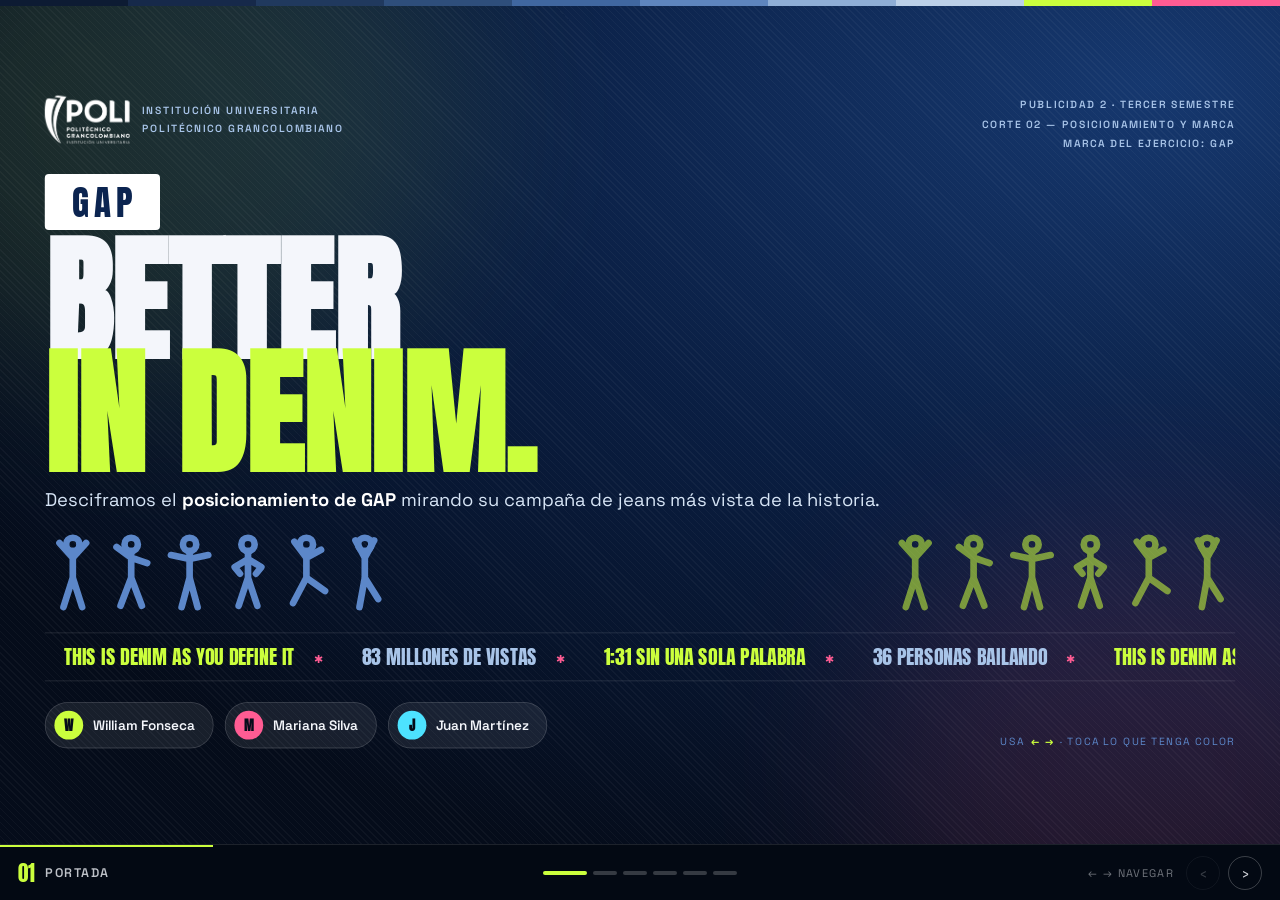
==== index.html @ 503edcf4 "Videos propios en la lamina 3, analisis a fondo y sexto beneficio Los dos videos ahora viven en asse" ====
<!DOCTYPE html>
<html lang="es">
<head>
<meta charset="UTF-8">
<meta name="viewport" content="width=device-width, initial-scale=1">
<title>GAP · Better in Denim — Posicionamiento | Publicidad 2</title>
<link rel="stylesheet" href="css/style.css">
</head>
<body>

<svg width="0" height="0" style="position:absolute" aria-hidden="true"><defs>
<symbol id="i-needle" viewBox="0 0 24 24"><path d="M3 21l6-6M20 4l-9 9M20 4l-3 8-5 1 1-5 8-3zM6 18a2 2 0 100-4 2 2 0 000 4z"/></symbol>
<symbol id="i-scissors" viewBox="0 0 24 24"><circle cx="6" cy="6" r="3"/><circle cx="6" cy="18" r="3"/><path d="M20 4L8.1 15.9M14.5 14.5L20 20M8.1 8.1L12 12"/></symbol>
<symbol id="i-fabric" viewBox="0 0 24 24"><path d="M3 6h18v12H3zM3 10h18M3 14h18M7 6v12M11 6v12M15 6v12M19 6v12"/></symbol>
<symbol id="i-ruler" viewBox="0 0 24 24"><path d="M2 14L14 2l8 8L10 22z"/><path d="M6 10l2 2M9 7l2 2M12 4l2 2"/></symbol>
<symbol id="i-weight" viewBox="0 0 24 24"><path d="M12 3a3 3 0 100 6 3 3 0 000-6zM6 9h12l2 12H4z"/></symbol>
<symbol id="i-stretch" viewBox="0 0 24 24"><path d="M2 12h20M2 12l4-4M2 12l4 4M22 12l-4-4M22 12l-4 4M12 4v16"/></symbol>
<symbol id="i-drop" viewBox="0 0 24 24"><path d="M12 2s6 7 6 11a6 6 0 01-12 0c0-4 6-11 6-11z"/></symbol>
<symbol id="i-wash" viewBox="0 0 24 24"><circle cx="12" cy="12" r="9"/><path d="M3 13c2-2 4-2 6 0s4 2 6 0 4-2 6 0"/></symbol>
<symbol id="i-rivet" viewBox="0 0 24 24"><circle cx="12" cy="12" r="8"/><circle cx="12" cy="12" r="2.5"/><path d="M12 4v2M12 18v2M4 12h2M18 12h2"/></symbol>
<symbol id="i-shrink" viewBox="0 0 24 24"><path d="M9 3v6H3M15 21v-6h6M3 21l6-6M21 3l-6 6"/></symbol>
<symbol id="i-palette" viewBox="0 0 24 24"><path d="M12 3a9 9 0 000 18c1 0 2-1 2-2s-1-1-1-2 1-2 2-2h2a5 5 0 005-5c0-4-4-7-10-7z"/><circle cx="7.5" cy="11" r="1"/><circle cx="10.5" cy="7.5" r="1"/><circle cx="15" cy="8.5" r="1"/></symbol>
<symbol id="i-layers" viewBox="0 0 24 24"><path d="M12 3l9 5-9 5-9-5zM3 13l9 5 9-5M3 17l9 5 9-5"/></symbol>
<symbol id="i-body" viewBox="0 0 24 24"><circle cx="12" cy="5" r="3"/><path d="M12 8v8M7 11l5-2 5 2M9 22l3-6 3 6"/></symbol>
<symbol id="i-group" viewBox="0 0 24 24"><circle cx="8" cy="8" r="3"/><circle cx="17" cy="9" r="2.5"/><path d="M2 20c0-3.3 2.7-6 6-6s6 2.7 6 6M15 14c3 0 5 2 5 5"/></symbol>
<symbol id="i-heart" viewBox="0 0 24 24"><path d="M12 20s-8-5-8-10a4.5 4.5 0 018-2.8A4.5 4.5 0 0120 10c0 5-8 10-8 10z"/></symbol>
<symbol id="i-star" viewBox="0 0 24 24"><path d="M12 3l2.8 5.8 6.2.9-4.5 4.4 1 6.3-5.5-3-5.5 3 1-6.3L3 9.7l6.2-.9z"/></symbol>
<symbol id="i-spark" viewBox="0 0 24 24"><path d="M12 2l2 7 7 2-7 2-2 7-2-7-7-2 7-2zM19 3l.7 2.3L22 6l-2.3.7L19 9l-.7-2.3L16 6l2.3-.7z"/></symbol>
<symbol id="i-globe" viewBox="0 0 24 24"><circle cx="12" cy="12" r="9"/><path d="M3 12h18M12 3c3 3.5 3 14.5 0 18M12 3C9 6.5 9 17.5 12 21"/></symbol>
<symbol id="i-music" viewBox="0 0 24 24"><path d="M9 18V5l11-2v13"/><circle cx="6" cy="18" r="3"/><circle cx="17" cy="16" r="3"/></symbol>
<symbol id="i-play" viewBox="0 0 24 24"><path d="M6 4l14 8-14 8z"/></symbol>
<symbol id="i-cam" viewBox="0 0 24 24"><path d="M2 7h12v10H2zM14 11l8-4v10l-8-4z"/></symbol>
<symbol id="i-eye" viewBox="0 0 24 24"><path d="M2 12s3.5-6 10-6 10 6 10 6-3.5 6-10 6-10-6-10-6z"/><circle cx="12" cy="12" r="2.5"/></symbol>
<symbol id="i-bolt" viewBox="0 0 24 24"><path d="M13 2L4 14h7l-1 8 9-12h-7z"/></symbol>
<symbol id="i-shield" viewBox="0 0 24 24"><path d="M12 2l8 3v6c0 5-3.5 9-8 11-4.5-2-8-6-8-11V5z"/></symbol>
<symbol id="i-bridge" viewBox="0 0 24 24"><path d="M2 16h20M4 16V9M20 16V9M2 11c4-4 16-4 20 0M9 16v-3.5M15 16v-3.5"/></symbol>
<symbol id="i-hand" viewBox="0 0 24 24"><path d="M8 11V4.5a1.5 1.5 0 013 0V11M11 11V3.5a1.5 1.5 0 013 0V11M14 11V5.5a1.5 1.5 0 013 0V13c0 5-3 8-6.5 8S5 18 5 14v-3a1.5 1.5 0 013 0"/></symbol>
<symbol id="i-clock" viewBox="0 0 24 24"><circle cx="12" cy="12" r="9"/><path d="M12 7v5l3.5 2"/></symbol>
<symbol id="i-tag" viewBox="0 0 24 24"><path d="M3 3h8l10 10-8 8L3 11z"/><circle cx="7.5" cy="7.5" r="1.5"/></symbol>
<symbol id="i-check" viewBox="0 0 24 24"><path d="M4 12.5l5.5 5.5L20 6"/></symbol>
<symbol id="i-arrow" viewBox="0 0 24 24"><path d="M4 12h16M14 6l6 6-6 6"/></symbol>
<symbol id="i-flame" viewBox="0 0 24 24"><path d="M12 2c4 5 7 7 7 11a7 7 0 01-14 0c0-2 1-3 2-4 .5 1.5 1.5 2 2.5 2C8 8 10 5 12 2z"/></symbol>
<symbol id="i-mirror" viewBox="0 0 24 24"><path d="M12 2v20M8 6L4 12l4 6M16 6l4 6-4 6"/></symbol>
<symbol id="i-bulb" viewBox="0 0 24 24"><path d="M9 21h6M10 18h4M12 3a6 6 0 00-3.5 10.8V18h7v-4.2A6 6 0 0012 3z"/></symbol>
<symbol id="i-puzzle" viewBox="0 0 24 24"><path d="M10 3h4v3a2 2 0 104 0V9h3v4h-3a2 2 0 100 4h3v4h-4v-3a2 2 0 10-4 0v3H6v-4h3a2 2 0 100-4H6V6h4z"/></symbol>
<symbol id="i-crown" viewBox="0 0 24 24"><path d="M3 18h18M4 18L3 7l5 4 4-7 4 7 5-4-1 11"/></symbol>
<symbol id="i-hands" viewBox="0 0 24 24"><path d="M2 12l5-3 5 4 5-4 5 3M7 9v7M17 9v7M12 13v7"/></symbol>
<symbol id="i-sun" viewBox="0 0 24 24"><circle cx="12" cy="12" r="4.5"/><path d="M12 2v2M12 20v2M4.2 4.2l1.4 1.4M18.4 18.4l1.4 1.4M2 12h2M20 12h2M4.2 19.8l1.4-1.4M18.4 5.6l1.4-1.4"/></symbol>
<symbol id="i-map" viewBox="0 0 24 24"><path d="M9 3L3 5v16l6-2 6 2 6-2V3l-6 2z"/><path d="M9 3v16M15 5v16"/></symbol>
<symbol id="i-key" viewBox="0 0 24 24"><circle cx="8" cy="8" r="5"/><path d="M11.5 11.5L21 21M17 17l2-2M14 14l2-2"/></symbol>
<symbol id="i-chat" viewBox="0 0 24 24"><path d="M21 12a8 8 0 01-8 8H7l-4 3 1-5a8 8 0 1117-6z"/></symbol>
<symbol id="i-gauge" viewBox="0 0 24 24"><path d="M4 18a9 9 0 1116 0"/><path d="M12 18l4-6"/><circle cx="12" cy="18" r="1.5"/></symbol>
<symbol id="i-atom" viewBox="0 0 24 24"><circle cx="12" cy="12" r="2.2"/><ellipse cx="12" cy="12" rx="10" ry="4.2"/><ellipse cx="12" cy="12" rx="10" ry="4.2" transform="rotate(60 12 12)"/><ellipse cx="12" cy="12" rx="10" ry="4.2" transform="rotate(120 12 12)"/></symbol>
</defs></svg>

<div class="app">
<div class="viewport">
<main class="deck" id="deck">


<!-- ═══ 01 · PORTADA ═══ -->
<section class="slide bg-b cov tw" data-title="Portada">
  <div class="strip"></div><div class="blob l"></div><div class="blob p"></div>
  <div class="inner">
    <div class="cov-top rv">
      <div class="inst"><img src="assets/img/politecnico-w.png" alt="Politécnico Grancolombiano">
        <div>Institución Universitaria<br>Politécnico Grancolombiano</div></div>
      <div class="crs">Publicidad 2 · Tercer semestre<br>Corte 02 — Posicionamiento y marca<br>Marca del ejercicio: GAP</div>
    </div>
    <div class="rv">
      <div class="gapbox">GAP</div>
      <h1>BETTER<br><span class="l2">IN DENIM.</span></h1>
      <p class="tag">Desciframos el <b>posicionamiento de GAP</b> mirando su campaña de jeans más vista de la historia.</p>
    </div>
    <div class="rv" style="display:flex;justify-content:space-between;align-items:flex-end">
      <div class="dancers" style="color:var(--denim2)" data-dancers></div>
      <div class="dancers" style="color:var(--lime);opacity:.55" data-dancers></div>
    </div>
    <div class="mq rv" data-mq><div class="run">
      <span class="a">THIS IS DENIM AS YOU DEFINE IT</span><span>83 MILLONES DE VISTAS</span><span class="a">1:31 SIN UNA SOLA PALABRA</span><span>36 PERSONAS BAILANDO</span>
    </div></div>
    <div class="cov-bot rv">
      <div class="team">
        <div class="who"><span class="av" style="background:var(--lime)">W</span><span>William Fonseca</span></div>
        <div class="who"><span class="av" style="background:var(--pink)">M</span><span>Mariana Silva</span></div>
        <div class="who"><span class="av" style="background:var(--cyan)">J</span><span>Juan Martínez</span></div>
      </div>
      <div class="hint">Usa <b>← →</b> · toca lo que tenga color</div>
    </div>
  </div>
</section>


<!-- === 02 · LA MARCA === -->
<section class="slide bg-a tw" data-title="La marca">
  <div class="strip"></div><div class="blob l"></div><div class="blob p"></div>
  <div class="inner">
    <div class="rv">
      <span class="kicker"><span class="dot">01</span> La marca</span>
      <h2 class="big" style="font-size:70px;margin:10px 0 0">&iquest;Qu&eacute; es <span class="hl">GAP</span>?</h2>
    </div>

    <div class="grid4 rv" style="margin-top:18px">
      <div class="card">
        <h4><svg class="ic"><use href="#i-tag"/></svg> Qu&eacute; vende</h4>
        <p style="font-size:21px"><b>Ropa b&aacute;sica de todos los d&iacute;as.</b> Sobre todo <b>jeans</b>.</p>
        <p class="xs" style="margin-top:9px">Camisetas, pantalones y prendas sencillas a precio medio.</p>
      </div>
      <div class="card">
        <h4><svg class="ic"><use href="#i-map"/></svg> De d&oacute;nde viene</h4>
        <p style="font-size:21px"><b>1969, San Francisco.</b> Don Fisher no encontraba jeans de su talla y abri&oacute; una tienda para resolverlo.</p>
      </div>
      <div class="card">
        <h4><svg class="ic"><use href="#i-chat"/></svg> Qu&eacute; significa su nombre</h4>
        <p style="font-size:21px"><b>&laquo;The Gap&raquo;</b> viene de <b>&laquo;generation gap&raquo;</b>: la brecha entre padres e hijos.</p>
        <p class="xs" style="margin-top:9px">Hoy su prop&oacute;sito es, textual, <b>&laquo;cerrar brechas&raquo;</b>.</p>
      </div>
      <div class="card">
        <h4><svg class="ic"><use href="#i-flame"/></svg> Con qui&eacute;n compite</h4>
        <div style="display:flex;gap:8px;flex-wrap:wrap;margin-top:2px">
          <span class="minichip">Levi&#39;s</span><span class="minichip">American Eagle</span>
          <span class="minichip">Zara</span><span class="minichip">H&amp;M</span><span class="minichip">Uniqlo</span>
        </div>
        <p class="xs" style="margin-top:11px">Su terreno de pelea es el <b>jean</b>: pas&oacute; del puesto 8 al <b>6</b> en Estados Unidos.</p>
      </div>
    </div>

    <div class="rv" style="margin-top:18px">
      <div class="lbl" style="margin:0 0 10px">La misma idea, repetida durante 56 a&ntilde;os</div>
      <div class="tline">
        <div class="tnode"><div class="yr">1969</div><div class="pt"></div>
          <b>Abre la primera tienda</b><i>Jeans, discos y casetes. Ropa y m&uacute;sica desde el d&iacute;a uno.</i></div>
        <div class="tnode"><div class="yr">1988</div><div class="pt"></div>
          <b>&laquo;Individuals of Style&raquo;</b><i>Famosos con ropa corriente, cada uno a su manera.</i></div>
        <div class="tnode"><div class="yr">1998</div><div class="pt"></div>
          <b>&laquo;Khakis Swing&raquo;</b><i>Aprende a vender bailando. Revivi&oacute; el swing en EE.UU.</i></div>
        <div class="tnode"><div class="yr">2003</div><div class="pt"></div>
          <b>Madonna y Missy Elliott</b><i>Dos generaciones bailando en el mismo comercial.</i></div>
        <div class="tnode"><div class="yr">2025</div><div class="pt"></div>
          <b>&laquo;Better in Denim&raquo;</b><i>La f&oacute;rmula de 1998, con la generaci&oacute;n de hoy.</i></div>
      </div>
    </div>

    <div class="versus rv" style="margin-top:18px">
      <div class="sd"><div class="h" style="color:var(--pink)">Lo que vende la categor&iacute;a</div>
        <p>Casi todas las marcas de jeans venden <b>sexo, rebeld&iacute;a o estatus</b>.</p></div>
      <div class="vs">VS</div>
      <div class="sd"><div class="h" style="color:var(--lime)">Lo que vende GAP</div>
        <p><b>Movimiento, pertenencia y precio justo.</b> La misma prenda para todos, puesta distinto por cada uno.</p></div>
    </div>
  </div>
</section>


<!-- === 03 · LOS DOS VIDEOS === -->
<section class="slide bg-d tw" data-title="Los dos videos">
  <div class="strip"></div><div class="blob l"></div><div class="blob p"></div>
  <div class="inner">
    <div class="rv">
      <span class="kicker"><span class="dot">02</span> Los dos videos</span>
      <h2 class="big" style="font-size:44px;margin:7px 0 4px">De <span class="hl">2003</span> a <span class="hl">2025</span>: la misma idea</h2>
      <p class="sub" style="font-size:17.5px;max-width:none">Kelis dijo que su canci&oacute;n hablaba de <b>lo que hace que una mujer se distinga de las dem&aacute;s</b>. Veintid&oacute;s a&ntilde;os despu&eacute;s, GAP la usa para decir lo mismo, pero en plural.</p>
    </div>

    <div class="eras rv">

      <!-- ── 2003 ── -->
      <article class="era e-pink">
        <header class="era-hd"><span class="yr">2003</span>
          <div><b>La canci&oacute;n original</b><i>&laquo;Milkshake&raquo; &middot; Kelis</i></div></header>

        <div class="vrow">
          <div class="vp vp-p">
            <video preload="metadata" playsinline poster="assets/img/poster-2003.jpg">
              <source src="assets/video/2003.mp4" type="video/mp4"></video>
            <button class="pbtn" type="button" aria-label="Reproducir Milkshake"><svg class="ic"><use href="#i-play"/></svg></button>
          </div>
          <dl class="vmeta">
            <div><dt>Estreno</dt><dd>25 de agosto de 2003</dd></div>
            <div><dt>Dura</dt><dd>3:14</dd></div>
            <div><dt>Dirigi&oacute;</dt><dd>Jake Nava</dd></div>
            <div><dt>Escenario</dt><dd>Un <i>diner</i>, &laquo;Tasty&rsquo;s Yard&raquo;</dd></div>
            <div><dt>Logr&oacute;</dt><dd>N&ordm; 3 en Billboard</dd></div>
          </dl>
        </div>

        <div class="crew"><span class="crl">Qui&eacute;nes la hicieron</span>
          <div class="mem m2">
            <div><span class="av" style="background:#E8A0B4">K</span><div><b>Kelis</b><i>Canta · 24 a&ntilde;os</i></div></div>
            <div><span class="av" style="background:#D98CA6">P</span><div><b>Pharrell W.</b><i>Produce</i></div></div>
            <div><span class="av" style="background:#E8A0B4">C</span><div><b>Chad Hugo</b><i>Produce</i></div></div>
            <div><span class="av" style="background:#D98CA6">N</span><div><b>Nas</b><i>Sale de cocinero</i></div></div>
          </div>
        </div>

        <div class="msg"><span class="ml">El mensaje</span>
          <p>&laquo;Lo m&iacute;o hace que todos volteen &mdash; y si quieres, te ense&ntilde;o.&raquo; <b>Nunca fue sobre una malteada</b>: es sobre lo que una tiene y nadie m&aacute;s.</p></div>

        <button class="more" type="button" data-modal="m-v03">Ver el an&aacute;lisis completo del video <svg class="ic"><use href="#i-arrow"/></svg></button>
      </article>

      <!-- ── 2025 ── -->
      <article class="era e-lime">
        <header class="era-hd"><span class="yr">2025</span>
          <div><b>El anuncio de GAP</b><i>&laquo;Better in Denim&raquo; &middot; KATSEYE</i></div></header>

        <div class="vrow">
          <div class="vp vp-l">
            <video preload="metadata" playsinline poster="assets/img/poster-2025.jpg">
              <source src="assets/video/2025.mp4" type="video/mp4"></video>
            <button class="pbtn" type="button" aria-label="Reproducir Better in Denim"><svg class="ic"><use href="#i-play"/></svg></button>
          </div>
          <dl class="vmeta">
            <div><dt>Estreno</dt><dd>19 de agosto de 2025</dd></div>
            <div><dt>Dura</dt><dd>1:31</dd></div>
            <div><dt>Dirigi&oacute;</dt><dd>Bethany Vargas</dd></div>
            <div><dt>Coreograf&iacute;a</dt><dd>Robbie Blue</dd></div>
            <div><dt>Logr&oacute;</dt><dd>400 millones de vistas en 3 d&iacute;as</dd></div>
          </dl>
        </div>

        <div class="crew"><span class="crl">Qui&eacute;nes bailan · KATSEYE + 30 bailarines</span>
          <div class="mem m3">
            <div><span class="av" style="background:#D9B08C">M</span><div><b>Manon</b><i>Suiza, Italia y Ghana</i></div></div>
            <div><span class="av" style="background:#C98A6B">L</span><div><b>Lara</b><i>EE.&nbsp;UU. e India</i></div></div>
            <div><span class="av" style="background:#E0B98F">D</span><div><b>Daniela</b><i>Venezuela y Cuba</i></div></div>
            <div><span class="av" style="background:#DCA97A">S</span><div><b>Sophia</b><i>Filipinas</i></div></div>
            <div><span class="av" style="background:#E8C9A0">Mg</span><div><b>Megan</b><i>Haw&aacute;i y Singapur</i></div></div>
            <div><span class="av" style="background:#F0D6B4">Y</span><div><b>Yoonchae</b><i>Corea del Sur</i></div></div>
          </div>
        </div>

        <div class="msg"><span class="ml">El mensaje</span>
          <p>&laquo;El jean no te define: <b>t&uacute; lo defines</b>.&raquo; Nadie es protagonista: las 36 bailan lo mismo y cada quien lo lleva distinto.</p></div>

        <button class="more" type="button" data-modal="m-v25">Ver el an&aacute;lisis completo del video <svg class="ic"><use href="#i-arrow"/></svg></button>
      </article>
    </div>

    <div class="ctx rv">
      <span class="ic-box"><svg class="ic"><use href="#i-bulb"/></svg></span>
      <div><b>Y por qu&eacute; apareci&oacute; justo entonces</b>
        <p>Veintisiete d&iacute;as antes, <b>American Eagle</b> lanz&oacute; &laquo;Sydney Sweeney tiene unos <i>great jeans</i>&raquo;, jugando con que en ingl&eacute;s <i>jeans</i> suena igual que <i>genes</i>. La actriz es rubia y de ojos azules, y a mucha gente el chiste le son&oacute; a <b>eugenesia</b>. GAP contest&oacute; sin nombrar a nadie: seis mujeres de seis or&iacute;genes bailando una canci&oacute;n de una artista negra. <b>Gap dijo que no era una respuesta; casi nadie le crey&oacute;.</b></p></div>
    </div>
  </div>
</section>


<!-- ═══ 04 · MATRIZ DE POSICIONAMIENTO ═══ -->
<section class="slide bg-b tw" data-title="Atributos · Beneficios · Creencias">
  <div class="strip"></div><div class="blob l"></div><div class="blob p"></div>
  <div class="inner">
    <div class="rv" style="display:flex;justify-content:space-between;align-items:flex-end;gap:24px">
      <div>
        <span class="kicker"><span class="dot">03</span> El posicionamiento</span>
        <h2 class="big" style="font-size:66px;margin:12px 0 0">Lo que <span class="hl">GAP</span> es, da y cree</h2>
      </div>
      <div class="warn"><svg class="ic"><use href="#i-hand"/></svg> Toca cualquiera para ver su justificación</div>
    </div>

    <div class="cols rv" style="margin-top:20px">

      <div class="col">
        <div class="col-hd g-fab"><span class="nm">1</span>
          <div><h3>Atributos</h3><div class="sb">Lo que el producto ES</div></div></div>
        <div class="el g-fab" data-e="tiro"><span class="ib"><svg class="ic"><use href="#i-ruler"/></svg></span><div><b>Jean de tiro bajo</b><i>Dónde queda la pretina respecto a la cadera.</i></div></div>
        <div class="el g-fab" data-e="denim"><span class="ib"><svg class="ic"><use href="#i-fabric"/></svg></span><div><b>Elaborado en denim</b><i>Algodón tejido en sarga y teñido con índigo.</i></div></div>
        <div class="el g-fab" data-e="colores"><span class="ib"><svg class="ic"><use href="#i-palette"/></svg></span><div><b>Colores fríos y sepias</b><i>Los lavados que salen de fábrica: diez esta temporada.</i></div></div>
        <div class="el g-fab" data-e="variedad"><span class="ib"><svg class="ic"><use href="#i-layers"/></svg></span><div><b>Variedad de prendas</b><i>Jean, falda, top, chaleco y caqui en todos los tiros.</i></div></div>
        <div class="el g-fab" data-e="flex"><span class="ib"><svg class="ic"><use href="#i-stretch"/></svg></span><div><b>Flexible y resistente</b><i>Estira cuando te mueves y vuelve a su forma.</i></div></div>
        <div class="el g-fab" data-e="calidad"><span class="ib"><svg class="ic"><use href="#i-check"/></svg></span><div><b>Materiales de calidad</b><i>Algodón de fibra larga e hilo ring-spun.</i></div></div>
      </div>

      <div class="col">
        <div class="col-hd g-tec"><span class="nm">2</span>
          <div><h3>Beneficios</h3><div class="sb">Lo que TÚ ganas</div></div></div>
        <div class="el g-tec" data-e="comodas"><span class="ib"><svg class="ic"><use href="#i-heart"/></svg></span><div><b>Prendas cómodas</b><i>Te olvidas de lo que llevas puesto.</i></div></div>
        <div class="el g-tec" data-e="combinan"><span class="ib"><svg class="ic"><use href="#i-palette"/></svg></span><div><b>Combinan con todo</b><i>Un solo azul te sirve con casi todo el clóset.</i></div></div>
        <div class="el g-tec" data-e="versa"><span class="ib"><svg class="ic"><use href="#i-puzzle"/></svg></span><div><b>Versatilidad</b><i>La misma prenda te sirve de día y de noche.</i></div></div>
        <div class="el g-tec" data-e="nostalgia"><span class="ib"><svg class="ic"><use href="#i-clock"/></svg></span><div><b>Nostalgia de los 2000</b><i>Volver a una época que reconoces y te gustaba.</i></div></div>
        <div class="el g-tec" data-e="energia"><span class="ib"><svg class="ic"><use href="#i-bolt"/></svg></span><div><b>Vitalidad y energía</b><i>Te la pones y te dan ganas de moverte.</i></div></div>
        <div class="el g-tec" data-e="durabilidad"><span class="ib"><svg class="ic"><use href="#i-shield"/></svg></span><div><b>Durabilidad</b><i>Compras una vez y te dura años.</i></div></div>
      </div>

      <div class="col">
        <div class="col-hd g-int"><span class="nm">3</span>
          <div><h3>Creencias y valores</h3><div class="sb">En lo que la marca CREE</div></div></div>
        <div class="el g-int" data-e="genera"><span class="ib"><svg class="ic"><use href="#i-bridge"/></svg></span><div><b>Uniendo generaciones</b><i>Una canción de 2003 para quienes nacieron después.</i></div></div>
        <div class="el g-int" data-e="culturas"><span class="ib"><svg class="ic"><use href="#i-globe"/></svg></span><div><b>Uniendo culturas</b><i>Seis orígenes distintos en una sola coreografía.</i></div></div>
        <div class="el g-int" data-e="losuyo"><span class="ib"><svg class="ic"><use href="#i-spark"/></svg></span><div><b>Cada quien tiene lo suyo</b><i>Nadie es protagonista: las 36 bailan lo mismo.</i></div></div>
        <div class="el g-int" data-e="indiv"><span class="ib"><svg class="ic"><use href="#i-body"/></svg></span><div><b>Individualidad</b><i>La marca celebra que no todos se vean igual.</i></div></div>
        <div class="el g-int" data-e="comolavistes"><span class="ib"><svg class="ic"><use href="#i-mirror"/></svg></span><div><b>No es la prenda: es cómo la vistes</b><i>El mismo jean dice cosas distintas según quién.</i></div></div>
        <div class="el g-int" data-e="lienzo"><span class="ib"><svg class="ic"><use href="#i-palette"/></svg></span><div><b>El jean como lienzo</b><i>Un soporte en blanco donde dibujas tu estilo.</i></div></div>
      </div>
    </div>
  </div>
</section>


<!-- ═══ 04 · FRASE DE POSICIONAMIENTO ═══ -->
<section class="slide bg-d quote tw" data-title="Frase de posicionamiento">
  <div class="strip"></div><div class="blob l"></div><div class="blob p"></div>
  <div class="inner">
    <div class="qrow">
      <div class="rv"><span class="kicker"><span class="dot">04</span> Frase de posicionamiento</span></div>

      <div class="poster rv" style="margin-top:22px">
        <span class="qmark a">&#8220;</span><span class="qmark b">&#8221;</span>
        <p class="qtext">
          <b>GAP</b> <span class="p">une generaciones y culturas</span>, apelando a <span class="c">la nostalgia</span>
          y enseñándote que <span class="p">lo importante no es lo que llevas puesto, sino cómo lo haces tuyo</span>.
          Por eso, sus prendas <span class="a">100% denim</span> están <span class="a">diseñadas para moverse contigo</span>,
          garantizando <span class="c">tu flexibilidad, total confianza en su resistencia y absoluta comodidad</span>.
          GAP no es solo ropa, <span class="p">es un lienzo donde dibujas tu estilo personal, tu individualidad
          y quién eres realmente</span>. Permítete experimentar con su <span class="a">variedad de cortes y colores</span>
          y <span class="c">crea tu propia identidad</span>. <b class="p">Cada quien es mejor cuando encuentra lo suyo.</b>
          <b class="sig">GAP, <span class="hl">Better in Denim.</span></b>
        </p>
      </div>

      <div class="qlegend rv" style="margin-top:20px">
        <span class="g-fab">Atributos</span><span class="g-tec">Beneficios</span>
        <span class="g-int">Creencias y valores</span>
      </div>
    </div>
  </div>
</section>


<!-- ═══ 05 · CIERRE ═══ -->
<section class="slide bg-d cov tw" data-title="Gracias">
  <div class="strip"></div><div class="blob l"></div><div class="blob p"></div>
  <div class="inner">
    <div class="cov-top rv">
      <div class="inst"><img src="assets/img/politecnico-w.png" alt="Politécnico Grancolombiano">
        <div>Institución Universitaria<br>Politécnico Grancolombiano</div></div>
      <div class="crs">Publicidad 2 · Tercer semestre<br>Corte 02 — Posicionamiento y marca</div>
    </div>
    <div class="rv" style="text-align:center">
      <div class="thanks">Gracias<span class="hl">.</span></div>
      <p class="tag" style="margin:24px auto 0">Marca del ejercicio: <b>GAP</b> · Campaña <b>«Better in Denim»</b></p>
      <div class="dancers" style="color:var(--lime);justify-content:center;margin-top:28px" data-dancers></div>
    </div>
    <div class="cov-bot rv">
      <div class="team">
        <div class="who"><span class="av" style="background:var(--lime)">W</span><span>William Fonseca</span></div>
        <div class="who"><span class="av" style="background:var(--pink)">M</span><span>Mariana Silva</span></div>
        <div class="who"><span class="av" style="background:var(--cyan)">J</span><span>Juan Martínez</span></div>
      </div>
      <div class="gapbox" style="font-size:30px;padding:9px 22px">GAP</div>
    </div>
  </div>
</section>

</main>
</div>

<footer class="nav">
  <div class="pl" id="pl"></div>
  <div class="nav-id"><span class="n" id="navNo">01</span><span class="t" id="navT">Portada</span></div>
  <div class="nav-dots" id="navDots"></div>
  <div class="nav-c"><span>← → navegar</span>
    <button id="bPrev" aria-label="Anterior">‹</button><button id="bNext" aria-label="Siguiente">›</button></div>
</footer>
</div>


<div class="mroot" id="mroot">
<div class="scrim" id="scrim"></div>

<!-- Modal dinámico de atributo -->
<div class="modal" id="m-v03"><div class="panel">
  <div class="mh"><div><h3>El video de <span class="hl">2003</span></h3><p>&laquo;Milkshake&raquo; &middot; Kelis &middot; dirigido por Jake Nava</p></div>
    <button class="xbtn">&#10005;</button></div>
  <div class="mb">
    <div class="ef-box"><div class="t g-int"><svg class="ic"><use href="#i-group"/></svg> Qui&eacute;n es Kelis</div>
      <p>Kelis Rogers, nacida en <b>Harlem, Nueva York</b>, en 1979. Su pap&aacute; era afroamericano, m&uacute;sico de jazz y pastor; su mam&aacute; es <b>china y puertorrique&ntilde;a</b>, dise&ntilde;adora de moda. Cuando sali&oacute; la canci&oacute;n ten&iacute;a 24 a&ntilde;os.</p>
      <p>Canta <b>R&amp;B</b> &mdash;de <i>rhythm and blues</i>, &laquo;ritmo y blues&raquo;&mdash;: el g&eacute;nero de la m&uacute;sica negra estadounidense del que salieron el soul y buena parte del pop de hoy. Se reconoce por la <b>voz muy melodiosa sobre un ritmo marcado</b>.</p></div>
    <div class="ef-box"><div class="t g-int"><svg class="ic"><use href="#i-cam"/></svg> Qui&eacute;n lo hizo</div>
      <p>Dirigi&oacute; <b>Jake Nava</b>, el mismo de &laquo;Crazy in Love&raquo; y &laquo;Single Ladies&raquo; de Beyonc&eacute;. La canci&oacute;n la escribieron y produjeron <b>The Neptunes</b>: Pharrell Williams y Chad Hugo, el d&uacute;o que son&oacute; en toda esa d&eacute;cada.</p></div>
    <div class="ef-box"><div class="t g-int"><svg class="ic"><use href="#i-eye"/></svg> Qu&eacute; pasa en pantalla</div>
      <p>Todo ocurre en un <i>diner</i> &mdash;una cafeter&iacute;a de carretera&mdash; llamado &laquo;Tasty&rsquo;s Yard&raquo;. Kelis baila entre las mesas, el rapero <b>Nas</b> aparece de cocinero repartiendo malteadas, y al final la m&aacute;quina se desborda y salpica a todo el mundo mientras el local <b>se va llenando de gente</b>.</p></div>
    <div class="ef-box"><div class="t g-int"><svg class="ic"><use href="#i-key"/></svg> Lo que dice por debajo</div>
      <p>La malteada es una met&aacute;fora de <b>lo que ella tiene y nadie m&aacute;s</b>. Pero la frase no se queda en presumir: <b>remata ofreci&eacute;ndole ense&ntilde;ar a la otra</b>. Psicol&oacute;gicamente es una afirmaci&oacute;n de valor propio <b>que no excluye a nadie</b>: orgullo con la puerta abierta.</p>
      <p>Por eso el local se llena en vez de vaciarse. Y por eso GAP pod&iacute;a usarla 22 a&ntilde;os despu&eacute;s sin cambiarle una letra: <b>ya dec&iacute;a lo que la marca quer&iacute;a decir</b>.</p></div>
    <div class="ef-box"><div class="t g-int"><svg class="ic"><use href="#i-star"/></svg> Qu&eacute; logr&oacute;</div>
      <p><b>N&ordm; 3 en el Billboard Hot 100</b>, el mayor &eacute;xito de Kelis. N&ordm; 1 en Irlanda y top 10 en ocho pa&iacute;ses m&aacute;s. Disco de oro en Estados Unidos.</p></div>
  </div>
  <div class="mf"><span>An&aacute;lisis de la pieza &middot; 2003</span><span>Esc para cerrar</span></div>
</div></div>

<div class="modal" id="m-v25"><div class="panel">
  <div class="mh"><div><h3>El video de <span class="hl">2025</span></h3><p>&laquo;Better in Denim&raquo; &middot; GAP con KATSEYE</p></div>
    <button class="xbtn">&#10005;</button></div>
  <div class="mb">
    <div class="ef-box"><div class="t g-fab"><svg class="ic"><use href="#i-cam"/></svg> Qui&eacute;n lo hizo</div>
      <p>Dirigi&oacute; <b>Bethany Vargas</b>, con fotograf&iacute;a de <b>Bjorn Iooss</b> y coreograf&iacute;a de <b>Robbie Blue</b>, conocido por montar n&uacute;meros en el escenario de los Grammy. Gap lo contrat&oacute; <b>meses antes</b> de rodar, porque quer&iacute;a que la pieza fuera, ante todo, baile.</p></div>
    <div class="ef-box"><div class="t g-fab"><svg class="ic"><use href="#i-group"/></svg> Por qu&eacute; bailan as&iacute;</div>
      <p>Robbie Blue mezcl&oacute; <b>tres estilos de baile distintos</b> en una sola coreograf&iacute;a, y escogi&oacute; a prop&oacute;sito bailarines de or&iacute;genes diferentes. No entran todos de una: <b>entran por capas</b>, empiezan pocos y se van sumando. Esa es la met&aacute;fora de juntarse.</p>
      <p>En un momento se ordenan en <b>c&iacute;rculo</b>, que es la figura de la comunidad: nadie queda adelante ni atr&aacute;s. Y <b>nadie es el protagonista</b>: las seis de KATSEYE bailan exactamente lo mismo que las otras treinta.</p></div>
    <div class="ef-box"><div class="t g-fab"><svg class="ic"><use href="#i-hands"/></svg> Qui&eacute;nes aparecen</div>
      <p><b>36 personas</b>: las seis de KATSEYE m&aacute;s <b>30 bailarines</b>, de cuerpos, edades y or&iacute;genes distintos. Lo &uacute;nico que comparten en pantalla es el denim.</p></div>
    <div class="ef-box"><div class="t g-fab"><svg class="ic"><use href="#i-mirror"/></svg> El escenario</div>
      <p>Un <b>cubo blanco vac&iacute;o</b>, sin muebles ni decorado. Al no haber nada alrededor, <b>lo &uacute;nico que distingue a una persona de otra es lo que lleva puesto y c&oacute;mo se mueve</b>. La marca no lo explica: lo pone en escena.</p></div>
    <div class="ef-box"><div class="t g-fab"><svg class="ic"><use href="#i-flame"/></svg> Qu&eacute; logr&oacute;</div>
      <p><b>400 millones de reproducciones en tres d&iacute;as.</b> La coreograf&iacute;a se volvi&oacute; un reto que la gente copi&oacute; en redes, y la acci&oacute;n de Gap subi&oacute; m&aacute;s del 9 %.</p></div>
  </div>
  <div class="mf"><span>An&aacute;lisis de la pieza &middot; 2025</span><span>Esc para cerrar</span></div>
</div></div>

<div class="modal" id="m-el"><div class="panel">
  <div class="mh"><div><h3 id="elKicker">Elemento</h3><p>Su lugar en el posicionamiento y por qué</p></div>
    <button class="xbtn">✕</button></div>
  <div class="mb" id="elBody"></div>
  <div class="mf"><span>Posicionamiento · GAP</span><span>Esc para cerrar</span></div>
</div></div>

</div>

<script src="js/app.js"></script>
</body>
</html>
---- css/style.css ----
/* ═══════════════════════════════════════════════════════════════
   GAP × BETTER IN DENIM · Publicidad 2 · Politécnico Grancolombiano
   Azules de GAP + sistema web propio con acentos Y2K.
   Anton (titulares) + Space Grotesk (texto). Todo a tamaño grande.
   ═══════════════════════════════════════════════════════════════ */

@import url('https://fonts.googleapis.com/css2?family=Anton&family=Space+Grotesk:wght@300;400;500;600;700&display=swap');

:root{
  --ink:#050C1A; --navy:#0B2450; --denim:#2F5A9E; --denim2:#5C87C9;
  --wash:#A8C4E8; --wash2:#D6E4F5; --paper:#F4F6FB;
  --lime:#CBFF3D; --pink:#FF5C93; --thread:#FF9A2E; --cyan:#4DE2FF;
  --ff-d:'Anton',Impact,'Arial Black',sans-serif;
  --ff:'Space Grotesk',-apple-system,'Segoe UI',system-ui,sans-serif;
  --k:1; --W:1600px; --H:900px; --navh:56px; --bar:2.048s;
}

*,*::before,*::after{box-sizing:border-box}
body{margin:0;font-family:var(--ff);background:var(--ink);color:var(--paper);
  -webkit-font-smoothing:antialiased;overflow:hidden}
img{max-width:100%;display:block}
h1,h2,h3,h4,p,ul,ol{margin:0}
ul{list-style:none;padding:0}
button{font-family:inherit;cursor:pointer}
a{color:inherit}
svg{display:block}

/* ══ Estructura ═══════════════════════════════════════════ */
.app{height:100vh;display:flex;flex-direction:column}
.viewport{flex:1;min-height:0;position:relative;overflow:hidden}
.deck{height:100%;overflow-y:scroll;overflow-x:hidden;scroll-snap-type:y mandatory}
.deck::-webkit-scrollbar{width:0}
.slide{position:relative;scroll-snap-align:start;scroll-snap-stop:always;height:100%;width:100%;
  overflow:hidden;display:flex;align-items:center;justify-content:center}
.slide > .inner{position:relative;z-index:3;flex:none;width:var(--W);height:var(--H);
  padding:42px 56px;display:flex;flex-direction:column;justify-content:center;
  transform:scale(var(--k));transform-origin:center center}

.bg-a{background:radial-gradient(120% 90% at 10% 0%,#14336B 0%,#0B2450 45%,#061224 100%)}
.bg-b{background:radial-gradient(110% 100% at 90% 10%,#16386F 0%,#0A1E42 50%,#050C1A 100%)}
.bg-c{background:linear-gradient(160deg,#F4F6FB 0%,#DDE6F5 100%);color:var(--ink)}
.bg-d{background:radial-gradient(120% 90% at 50% 120%,#1B4380 0%,#0B2450 55%,#050C1A 100%)}

.tw::before{content:'';position:absolute;inset:0;z-index:0;pointer-events:none;
  background-image:repeating-linear-gradient(45deg,rgba(255,255,255,.035) 0 1px,transparent 1px 5px)}
.bg-c.tw::before{background-image:repeating-linear-gradient(45deg,rgba(11,36,80,.05) 0 1px,transparent 1px 5px)}
.blob{position:absolute;z-index:0;pointer-events:none;border-radius:50%;filter:blur(90px)}
.blob.l{width:620px;height:520px;background:var(--lime);opacity:.10;left:-150px;top:-140px}
.blob.p{width:560px;height:480px;background:var(--pink);opacity:.12;right:-140px;bottom:-160px}
.bg-c .blob.l{opacity:.22}.bg-c .blob.p{opacity:.14}
.strip{position:absolute;left:0;right:0;top:0;height:6px;z-index:6;display:flex}
.strip i{flex:1;transform:scaleX(0);transform-origin:left}
.on .strip i{animation:sx .45s cubic-bezier(.2,1,.3,1) forwards}
@keyframes sx{to{transform:scaleX(1)}}
.strip i:nth-child(1){animation-delay:.03s}.strip i:nth-child(2){animation-delay:.07s}
.strip i:nth-child(3){animation-delay:.11s}.strip i:nth-child(4){animation-delay:.15s}
.strip i:nth-child(5){animation-delay:.19s}.strip i:nth-child(6){animation-delay:.23s}
.strip i:nth-child(7){animation-delay:.27s}.strip i:nth-child(8){animation-delay:.31s}
.strip i:nth-child(9){animation-delay:.35s}.strip i:nth-child(10){animation-delay:.39s}

/* ══ Iconos ═══════════════════════════════════════════════ */
.ic{width:1em;height:1em;stroke:currentColor;fill:none;stroke-width:1.7;
  stroke-linecap:round;stroke-linejoin:round;flex:none}
.ic-box{width:52px;height:52px;border-radius:16px;display:grid;place-items:center;font-size:27px;flex:none}

/* ══ Cabeceras ════════════════════════════════════════════ */
.kicker{display:inline-flex;align-items:center;gap:11px;padding:8px 18px 8px 12px;border-radius:40px;
  background:rgba(255,255,255,.08);border:1px solid rgba(255,255,255,.18);
  font-size:13px;font-weight:700;letter-spacing:.14em;text-transform:uppercase}
.bg-c .kicker{background:rgba(11,36,80,.07);border-color:rgba(11,36,80,.16)}
.kicker .dot{width:25px;height:25px;border-radius:50%;background:var(--lime);color:var(--ink);
  display:grid;place-items:center;font-family:var(--ff-d);font-size:14px;
  animation:pulse var(--bar) ease-out infinite}
@keyframes pulse{0%{box-shadow:0 0 0 0 rgba(203,255,61,.55)}55%,100%{box-shadow:0 0 0 12px rgba(203,255,61,0)}}

h2.big{font-family:var(--ff-d);font-size:82px;line-height:.92;text-transform:uppercase;margin:14px 0 10px}
h2.big .hl{color:var(--lime)}
.bg-c h2.big .hl{color:var(--denim)}
.sub{font-size:22px;line-height:1.42;max-width:100ch;color:rgba(244,246,251,.82)}
.bg-c .sub{color:rgba(5,12,26,.75)}
.sub b{color:var(--paper);font-weight:700}
.bg-c .sub b{color:var(--ink)}

/* Aviso de método */
.warn{display:inline-flex;align-items:center;gap:11px;padding:11px 20px;border-radius:40px;
  border:1.5px dashed var(--thread);color:var(--thread);font-size:15px;font-weight:600}
.warn .ic{font-size:19px}
.bg-c .warn{color:#C46A00;border-color:#C46A00}

/* ══ Tarjeta base ═════════════════════════════════════════ */
.card{position:relative;border-radius:20px;padding:24px 26px;
  background:rgba(255,255,255,.06);border:1px solid rgba(255,255,255,.13);
  transition:transform .28s cubic-bezier(.2,1,.3,1),border-color .28s}
.bg-c .card{background:#fff;border-color:rgba(11,36,80,.1);box-shadow:0 14px 34px -26px rgba(11,36,80,.6)}
.card:hover{transform:translateY(-4px);border-color:rgba(203,255,61,.5)}
.card h4{font-size:13px;letter-spacing:.14em;text-transform:uppercase;font-weight:700;
  color:var(--lime);margin-bottom:12px;display:flex;align-items:center;gap:9px}
.bg-c .card h4{color:var(--denim)}
.card h4 .ic{font-size:17px}
.card p{font-size:18px;line-height:1.45}
.card .xs{font-size:15.5px;opacity:.78;line-height:1.42}

/* ══ Portada ══════════════════════════════════════════════ */
.cov > .inner{justify-content:space-between}
.cov-top{display:flex;justify-content:space-between;align-items:flex-start;gap:24px}
.inst{display:flex;align-items:center;gap:16px}
.inst img{height:60px;width:auto}
.inst div{font-size:13px;letter-spacing:.16em;text-transform:uppercase;font-weight:600;line-height:1.7;color:var(--wash)}
.crs{text-align:right;font-size:13px;letter-spacing:.16em;text-transform:uppercase;font-weight:600;line-height:1.85;color:var(--wash)}
.gapbox{display:inline-flex;background:#fff;color:var(--navy);padding:11px 28px;border-radius:5px;
  font-family:var(--ff-d);font-size:44px;letter-spacing:.14em;text-indent:.14em;line-height:1.1;
  animation:gp var(--bar) ease-out infinite}
@keyframes gp{0%{box-shadow:0 0 0 0 rgba(203,255,61,.5)}50%,100%{box-shadow:0 0 0 22px rgba(203,255,61,0)}}
.cov h1{font-family:var(--ff-d);font-size:172px;line-height:.82;text-transform:uppercase;margin-top:18px}
.cov h1 .l2{color:var(--lime)}
.cov .tag{margin-top:22px;font-size:23px;color:var(--wash2);max-width:74ch}
.cov .tag b{color:#fff}
.cov-bot{display:flex;justify-content:space-between;align-items:flex-end;gap:30px}
.team{display:flex;gap:14px}
.who{display:flex;align-items:center;gap:12px;padding:10px 22px 10px 11px;border-radius:40px;
  background:rgba(255,255,255,.08);border:1px solid rgba(255,255,255,.16)}
.who .av{width:36px;height:36px;border-radius:50%;display:grid;place-items:center;
  font-family:var(--ff-d);font-size:16px;color:var(--ink)}
.who span{font-size:17px;font-weight:600}
.hint{font-size:13px;letter-spacing:.14em;text-transform:uppercase;color:var(--denim2);display:flex;align-items:center;gap:8px}
.hint b{color:var(--lime)}

.mq{position:relative;overflow:hidden;z-index:4;padding:11px 0;
  border-top:1px solid rgba(255,255,255,.14);border-bottom:1px solid rgba(255,255,255,.14)}
.mq .run{display:flex;width:max-content;animation:run 30s linear infinite}
.mq .run span{font-family:var(--ff-d);font-size:25px;padding:0 24px;white-space:nowrap;
  text-transform:uppercase;color:var(--wash)}
.mq .run span.a{color:var(--lime)}
.mq .run span::after{content:'✱';font-size:14px;margin-left:24px;color:var(--pink);vertical-align:middle}
@keyframes run{from{transform:translateX(0)}to{transform:translateX(-50%)}}

.dancers{display:flex;align-items:flex-end;gap:3px;pointer-events:none}
.dancers svg{width:70px;height:100px;stroke:currentColor;fill:none;stroke-width:5;
  stroke-linecap:round;stroke-linejoin:round;transform-origin:bottom center;
  animation:dnc var(--bar) ease-in-out infinite}
.dancers svg:nth-child(2){animation-delay:.12s}.dancers svg:nth-child(3){animation-delay:.24s}
.dancers svg:nth-child(4){animation-delay:.36s}.dancers svg:nth-child(5){animation-delay:.48s}
.dancers svg:nth-child(6){animation-delay:.60s}.dancers svg:nth-child(7){animation-delay:.72s}
@keyframes dnc{0%,100%{transform:translateY(0) rotate(0)}25%{transform:translateY(-10px) rotate(-3deg)}
  50%{transform:translateY(0) rotate(0)}75%{transform:translateY(-6px) rotate(3deg)}}

/* ══ Pestañas ═════════════════════════════════════════════ */
.tabs{display:flex;gap:10px;flex-wrap:wrap}
.tabs button{display:inline-flex;align-items:center;gap:10px;padding:13px 22px;border-radius:40px;
  border:1px solid rgba(255,255,255,.2);background:rgba(255,255,255,.06);color:inherit;
  font-size:16px;font-weight:600;transition:.25s}
.bg-c .tabs button{border-color:rgba(11,36,80,.16);background:#fff}
.tabs button .ic{font-size:19px}
.tabs button:hover{border-color:var(--lime);transform:translateY(-2px)}
.tabs button.on{background:var(--lime);color:var(--ink);border-color:var(--lime)}
.panes{position:relative;flex:1;min-height:0}
.pane{position:absolute;inset:0;opacity:0;visibility:hidden;transform:translateY(14px);
  transition:opacity .4s cubic-bezier(.2,1,.3,1),transform .4s cubic-bezier(.2,1,.3,1),visibility .4s}
.pane.on{opacity:1;visibility:visible;transform:none}

.num{font-family:var(--ff-d);font-size:104px;line-height:.85;color:var(--lime)}
.bg-c .num{color:var(--denim)}
.num.sm{font-size:64px}
.lbl{font-size:13px;letter-spacing:.14em;text-transform:uppercase;font-weight:700;opacity:.78;margin-top:10px}

/* ══ Leyendas / filtros ═══════════════════════════════════ */
.legend{display:flex;gap:11px;flex-wrap:wrap}
.legend button{display:inline-flex;align-items:center;gap:10px;padding:11px 20px;border-radius:40px;
  border:1.5px solid currentColor;background:transparent;font-size:14px;font-weight:700;
  letter-spacing:.08em;text-transform:uppercase;transition:.25s}
.legend button .sw{width:12px;height:12px;border-radius:50%;background:currentColor}
.legend button:hover{transform:translateY(-2px)}
.legend button.off{opacity:.28}
.g-fab{color:var(--lime)}.g-tec{color:var(--cyan)}.g-int{color:var(--pink)}
.g-fun{color:var(--lime)}.g-emo{color:var(--pink)}.g-exp{color:var(--thread)}.g-soc{color:var(--cyan)}
.g-id{color:var(--lime)}.g-per{color:var(--cyan)}.g-mer{color:var(--thread)}.g-pro{color:var(--pink)}
.bg-c .g-fab,.bg-c .g-fun,.bg-c .g-id{color:#3D8B00}
.bg-c .g-tec,.bg-c .g-soc,.bg-c .g-per{color:#0E7FA8}
.bg-c .g-int,.bg-c .g-emo,.bg-c .g-pro{color:#D62E67}
.bg-c .g-exp,.bg-c .g-mer{color:#C46A00}

/* ══ Píldoras de atributos (clicables) ════════════════════ */
.pills{display:flex;flex-wrap:wrap;gap:13px;align-items:center;justify-content:center;align-content:center}
.pill{display:inline-flex;align-items:center;gap:11px;padding:15px 24px;border-radius:40px;
  border:1.5px solid currentColor;background:color-mix(in srgb,currentColor 12%,transparent);
  font-size:19px;font-weight:600;white-space:nowrap;cursor:pointer;
  opacity:0;transform:scale(.6) translateY(12px);
  transition:opacity .45s cubic-bezier(.3,1.5,.6,1),transform .45s cubic-bezier(.3,1.5,.6,1),filter .25s}
.on .pill{opacity:1;transform:none}
.pill .ic{font-size:21px}
.pill::after{content:'+';margin-left:3px;width:22px;height:22px;border-radius:50%;
  border:1.5px solid currentColor;display:grid;place-items:center;font-size:15px;
  font-weight:400;line-height:1;opacity:.6;transition:.25s}
.pill:hover{filter:brightness(1.3);transform:translateY(-4px) scale(1.04)}
.pill:hover::after{background:currentColor;color:var(--ink);opacity:1;transform:rotate(90deg)}
.pill.dim{opacity:.14!important;filter:grayscale(1);pointer-events:none}

/* ══ Necesidad → Beneficio ════════════════════════════════ */
.needs{display:grid;grid-template-columns:repeat(2,1fr);gap:12px}
.need{display:grid;grid-template-columns:1fr 30px 1.08fr;align-items:center;gap:16px;
  padding:18px 22px;border-radius:18px;border:1px solid rgba(255,255,255,.13);
  background:rgba(255,255,255,.05);opacity:0;transform:translateY(14px);
  transition:opacity .5s cubic-bezier(.2,1,.3,1),transform .5s cubic-bezier(.2,1,.3,1),border-color .25s}
.bg-c .need{background:#fff;border-color:rgba(11,36,80,.1)}
.on .need{opacity:1;transform:none}
.need:hover{border-color:currentColor}
.need .n-q{font-size:17px;line-height:1.32;font-style:italic;opacity:.82}
.need .n-a{display:flex;align-items:center;gap:13px}
.need .n-a .ic{font-size:26px}
.need .n-a b{font-size:19px;font-weight:700;line-height:1.2;display:block}
.need .n-a b i{display:block;font-style:normal;font-weight:400;font-size:14.5px;opacity:.78;margin-top:5px;line-height:1.35}
.need .arw{font-size:22px;text-align:center;font-weight:700}
.need.dim{opacity:.14!important;filter:grayscale(1)}

/* ══ Creencias ════════════════════════════════════════════ */
.beliefs{display:grid;grid-template-columns:repeat(4,1fr);gap:15px}
.belief{border-radius:20px;padding:20px 22px;border:1px solid rgba(255,255,255,.13);
  background:rgba(255,255,255,.05);opacity:0;transform:translateY(16px);
  transition:opacity .5s cubic-bezier(.2,1,.3,1),transform .5s cubic-bezier(.2,1,.3,1),border-color .25s}
.bg-c .belief{background:#fff;border-color:rgba(11,36,80,.1)}
.on .belief{opacity:1;transform:none}
.belief:hover{border-color:currentColor;transform:translateY(-4px)}
.belief .hd{display:flex;align-items:center;gap:10px;margin-bottom:12px}
.belief .hd .ic{font-size:24px}
.belief .hd span{font-size:12px;letter-spacing:.14em;text-transform:uppercase;font-weight:700}
.belief b{display:block;font-size:21px;line-height:1.2;margin-bottom:12px}
.belief .mirror{display:flex;gap:9px;align-items:flex-start;font-size:16px;line-height:1.35;
  padding-top:12px;border-top:1px dashed currentColor;color:rgba(244,246,251,.92)}
.bg-c .belief .mirror{color:rgba(5,12,26,.8)}
.belief .mirror .ic{font-size:18px;margin-top:2px}
.belief.dim{opacity:.14!important;filter:grayscale(1)}

/* ══ Remate ═══════════════════════════════════════════════ */
.punch{display:flex;align-items:center;gap:18px;padding:18px 26px;border-radius:18px;
  background:linear-gradient(100deg,rgba(203,255,61,.17),rgba(203,255,61,.03));
  border:1.5px solid rgba(203,255,61,.45)}
.bg-c .punch{background:linear-gradient(100deg,rgba(203,255,61,.3),rgba(203,255,61,.06));border-color:rgba(100,150,0,.4)}
.punch .ic-box{background:var(--lime);color:var(--ink);width:46px;height:46px;border-radius:14px;font-size:24px}
.punch p{font-size:25px;line-height:1.28;font-weight:500}
.punch p b{font-weight:700}

/* ══ Video ════════════════════════════════════════════════ */
.vwrap{position:relative;border-radius:18px;overflow:hidden;background:#000;
  border:1px solid rgba(255,255,255,.18);box-shadow:0 40px 90px -46px #000}
.vwrap iframe,.vwrap > div{display:block;width:100%;aspect-ratio:16/9;border:0}
.chips{display:flex;gap:10px;flex-wrap:wrap;margin-top:14px}
.chips button{display:inline-flex;align-items:center;gap:9px;padding:11px 18px;border-radius:40px;
  border:1px solid rgba(255,255,255,.22);background:rgba(255,255,255,.06);color:inherit;
  font-size:15px;font-weight:600;transition:.22s}
.chips button:hover{border-color:var(--lime);transform:translateY(-2px)}
.chips button.on{background:var(--lime);color:var(--ink);border-color:var(--lime)}
.chips button i{font-family:var(--ff-d);font-style:normal;font-size:16px}
.moment{margin-top:13px;min-height:56px;display:flex;align-items:center;gap:13px;
  padding:14px 18px;border-radius:14px;background:rgba(203,255,61,.10);
  border:1px dashed rgba(203,255,61,.45);font-size:17px;line-height:1.35}
.moment .ic{font-size:23px;color:var(--lime)}
.crew li{display:flex;align-items:center;gap:13px;margin-bottom:13px}
.crew li:last-child{margin-bottom:0}
.crew b{font-size:17px;display:block}
.crew .xs{font-size:14.5px;opacity:.76;line-height:1.3;margin-top:2px}

/* ══ Barra de navegación ══════════════════════════════════ */
.nav{flex:none;height:var(--navh);background:#030913;border-top:1px solid rgba(255,255,255,.1);
  display:flex;align-items:center;gap:16px;padding:0 18px;position:relative;z-index:50}
.nav .pl{position:absolute;top:0;left:0;height:2px;background:var(--lime);width:0;transition:width .35s}
.nav-id{display:flex;align-items:center;gap:10px;min-width:270px}
.nav-id .n{font-family:var(--ff-d);font-size:21px;color:var(--lime)}
.nav-id .t{font-size:12.5px;letter-spacing:.12em;text-transform:uppercase;color:rgba(244,246,251,.78);font-weight:600}
.nav-dots{flex:1;display:flex;justify-content:center;gap:6px}
.nav-dots button{width:24px;height:4px;padding:0;border:0;border-radius:2px;background:rgba(255,255,255,.2);transition:.25s}
.nav-dots button:hover{background:rgba(255,255,255,.45)}
.nav-dots button.on{background:var(--lime);width:44px}
.nav-c{display:flex;align-items:center;gap:8px;min-width:270px;justify-content:flex-end}
.nav-c span{font-size:11px;letter-spacing:.12em;text-transform:uppercase;color:rgba(244,246,251,.45);margin-right:4px}
.nav-c button{width:34px;height:34px;display:grid;place-items:center;border-radius:50%;
  border:1px solid rgba(255,255,255,.22);background:transparent;color:rgba(244,246,251,.85);
  font-size:15px;transition:.2s}
.nav-c button:hover:not(:disabled){background:var(--lime);border-color:var(--lime);color:var(--ink)}
.nav-c button:disabled{opacity:.25;cursor:default}

/* ══ Modales ══════════════════════════════════════════════ */
.mroot{position:fixed;inset:0;z-index:200;pointer-events:none}
.scrim{position:absolute;inset:0;background:rgba(3,9,19,.88);backdrop-filter:blur(8px);opacity:0;transition:opacity .3s}
.scrim.on{opacity:1;pointer-events:auto}
.modal{position:absolute;inset:0;display:flex;align-items:center;justify-content:center;padding:26px;
  opacity:0;visibility:hidden;transition:opacity .3s,visibility .3s}
.modal.on{opacity:1;visibility:visible;pointer-events:auto}
.modal .panel{position:relative;width:min(1180px,94vw);max-height:min(800px,90vh);border-radius:24px;
  overflow:hidden;background:radial-gradient(120% 90% at 10% 0%,#153873 0%,#0A1E42 55%,#061224 100%);
  border:1px solid rgba(255,255,255,.14);display:flex;flex-direction:column;
  box-shadow:0 60px 140px -50px #000;transform:translateY(24px) scale(.97);opacity:0;
  transition:transform .44s cubic-bezier(.2,1,.3,1),opacity .36s}
.modal.on .panel{transform:none;opacity:1}
.modal .panel::before{content:'';position:absolute;left:0;right:0;top:0;height:5px;z-index:5;
  background:linear-gradient(90deg,#16294A,#2E4E7B,#5E85BE,#BCD0E8,#CBFF3D,#FF5C93)}
.modal .mh{flex:none;display:flex;justify-content:space-between;align-items:center;gap:22px;padding:26px 32px 16px}
.modal .mh h3{font-family:var(--ff-d);font-size:40px;line-height:1;text-transform:uppercase}
.modal .mh h3 .hl{color:var(--lime)}
.modal .mh p{font-size:16px;color:var(--wash);margin-top:8px}
.xbtn{flex:none;width:42px;height:42px;border-radius:50%;background:transparent;
  border:1px solid rgba(255,255,255,.26);color:#fff;font-size:18px;display:grid;place-items:center;transition:.2s}
.xbtn:hover{background:var(--lime);border-color:var(--lime);color:var(--ink);transform:rotate(90deg)}
.modal .mb{flex:1;min-height:0;overflow-y:auto;padding:4px 32px 26px}
.modal .mb::-webkit-scrollbar{width:7px}
.modal .mb::-webkit-scrollbar-thumb{background:rgba(255,255,255,.18);border-radius:4px}
.modal .mf{flex:none;padding:13px 32px;border-top:1px solid rgba(255,255,255,.1);
  font-size:12px;letter-spacing:.12em;text-transform:uppercase;color:rgba(244,246,251,.45);
  display:flex;justify-content:space-between}
.more{display:inline-flex;align-items:center;gap:10px;padding:13px 24px;border-radius:40px;
  border:1.5px solid var(--lime);background:transparent;color:var(--lime);
  font-size:13.5px;font-weight:700;letter-spacing:.12em;text-transform:uppercase;transition:.25s}
.more:hover{background:var(--lime);color:var(--ink);transform:translateY(-2px)}
.more .ic{font-size:18px}

/* Modal de atributo */
.atr-head{display:flex;align-items:center;gap:18px;margin-bottom:22px}
.atr-head .ring{width:84px;height:84px;border-radius:26px;display:grid;place-items:center;
  font-size:42px;border:2px solid currentColor;background:color-mix(in srgb,currentColor 14%,transparent)}
.atr-head .bdg{display:inline-flex;align-items:center;gap:8px;padding:7px 15px;border-radius:40px;
  border:1.5px solid currentColor;font-size:12.5px;font-weight:700;letter-spacing:.12em;text-transform:uppercase}
.atr-head h4{font-family:var(--ff-d);font-size:44px;line-height:1;text-transform:uppercase;color:#fff;margin-top:11px}
.atr-grid{display:grid;grid-template-columns:1fr 1fr;gap:18px}
.atr-box{border-radius:18px;padding:22px 24px;background:rgba(255,255,255,.06);border:1px solid rgba(255,255,255,.13)}
.atr-box .t{display:flex;align-items:center;gap:9px;font-size:13px;letter-spacing:.14em;
  text-transform:uppercase;font-weight:700;margin-bottom:12px}
.atr-box p{font-size:20px;line-height:1.4}
.atr-box p b{color:#fff}
.atr-viz{margin-top:18px;border-radius:18px;padding:20px;background:rgba(255,255,255,.04);
  border:1px dashed rgba(255,255,255,.18);display:flex;align-items:center;gap:24px}
.atr-viz .cap{font-size:15.5px;line-height:1.4;opacity:.85}

/* ══ Carrusel ═════════════════════════════════════════════ */
.car-win{overflow:hidden;border-radius:20px}
.car-track{display:flex;transition:transform .6s cubic-bezier(.2,1,.3,1)}
.car-it{flex:0 0 100%;padding:2px}
.car-cd{display:grid;grid-template-columns:250px 1fr;gap:32px;align-items:center;padding:34px 36px;
  min-height:300px;border-radius:20px;background:rgba(255,255,255,.06);border:1px solid rgba(255,255,255,.14)}
.car-cd .yr{font-family:var(--ff-d);font-size:100px;line-height:.85;color:var(--lime)}
.car-cd .yr small{display:block;font-family:var(--ff);font-size:12.5px;letter-spacing:.16em;
  text-transform:uppercase;font-weight:700;color:var(--wash);margin-top:11px}
.car-cd h4{font-family:var(--ff-d);font-size:38px;line-height:1.02;text-transform:uppercase;margin-bottom:14px}
.car-cd p{font-size:19px;line-height:1.48;color:var(--wash2)}
.car-cd p b{color:#fff}
.car-nav{display:flex;align-items:center;justify-content:space-between;margin-top:16px}
.car-dots{display:flex;gap:7px}
.car-dots button{width:28px;height:4px;border:0;border-radius:2px;background:rgba(255,255,255,.2);padding:0;transition:.25s}
.car-dots button.on{background:var(--lime);width:48px}
.car-btn{display:flex;gap:8px}
.car-btn button{width:44px;height:44px;border-radius:50%;background:transparent;
  border:1px solid rgba(255,255,255,.25);color:#fff;font-size:17px;display:grid;place-items:center;transition:.2s}
.car-btn button:hover:not(:disabled){background:var(--lime);border-color:var(--lime);color:var(--ink)}
.car-btn button:disabled{opacity:.25;cursor:default}
.car-ct{font-family:var(--ff-d);font-size:18px;color:var(--wash)}
.car-ct b{color:var(--lime)}

/* ══ Frase final ══════════════════════════════════════════ */
.quote > .inner{align-items:center;text-align:center}
.qt{max-width:1420px}
.qt p{font-size:30px;line-height:1.42;font-weight:400;color:var(--wash2);
  opacity:0;transform:translateY(18px);margin-bottom:.34em}
.on .qt p{opacity:1;transform:none;
  transition:opacity .8s cubic-bezier(.2,1,.3,1),transform .8s cubic-bezier(.2,1,.3,1)}
.on .qt p:nth-child(1){transition-delay:.12s}.on .qt p:nth-child(2){transition-delay:.34s}
.on .qt p:nth-child(3){transition-delay:.56s}.on .qt p:nth-child(4){transition-delay:.78s}
.qt p b{color:#fff;font-weight:700}
.qt .a{color:var(--lime);font-weight:600}
.qt .c{color:var(--cyan);font-weight:600}
.qt .p{color:var(--pink);font-weight:600}
.qt .qm{font-family:var(--ff-d);font-size:1.25em;color:var(--lime);vertical-align:-.08em}
.endline{font-family:var(--ff-d);font-size:94px;line-height:.95;text-transform:uppercase;
  position:relative;display:inline-block;z-index:1}
.endline .hl{color:var(--lime)}
.endline::after{content:'';position:absolute;left:-10px;right:-10px;bottom:.11em;height:17px;
  background:var(--pink);opacity:.5;z-index:-1;width:0;transition:width 1.1s cubic-bezier(.2,1,.3,1) 1.2s}
.on .endline::after{width:calc(100% + 20px)}
.qlegend{display:flex;gap:12px;justify-content:center}
.qlegend span{display:inline-flex;align-items:center;gap:8px;font-size:12.5px;letter-spacing:.12em;
  text-transform:uppercase;font-weight:700;padding:8px 16px;border-radius:40px;border:1.5px solid currentColor}
.thanks{font-family:var(--ff-d);font-size:158px;line-height:.9;text-transform:uppercase}
.thanks .hl{color:var(--lime)}

/* ══ Reveal ═══════════════════════════════════════════════ */
.rv{opacity:0;transform:translateY(18px);
  transition:opacity .58s cubic-bezier(.2,1,.3,1),transform .58s cubic-bezier(.2,1,.3,1)}
.on .rv{opacity:1;transform:none}
.on .rv:nth-child(1){transition-delay:.04s}.on .rv:nth-child(2){transition-delay:.12s}
.on .rv:nth-child(3){transition-delay:.20s}.on .rv:nth-child(4){transition-delay:.28s}
.on .rv:nth-child(5){transition-delay:.36s}.on .rv:nth-child(6){transition-delay:.44s}
.on .rv:nth-child(7){transition-delay:.52s}
h2.big .w,.cov h1 .w{display:inline-block}
h2.big .w > i,.cov h1 .w > i{display:inline-block;font-style:normal;opacity:0;transform:translateY(.3em);
  transition:opacity .6s cubic-bezier(.2,1,.3,1),transform .7s cubic-bezier(.19,1,.22,1)}
.on h2.big .w > i,.on h1 .w > i{opacity:1;transform:none}

@media (prefers-reduced-motion:reduce){
  *,*::before,*::after{animation-duration:.01ms!important;animation-iteration-count:1!important;
    transition-duration:.01ms!important}
}

/* ══ Impresión ════════════════════════════════════════════ */
@media print{
  @page{size:1600px 900px;margin:0}
  html,body{background:#fff;overflow:visible}
  .app{height:auto;display:block}.viewport{overflow:visible}
  .deck{height:auto;overflow:visible;scroll-snap-type:none}
  .slide{height:900px;width:1600px;page-break-after:always;break-after:page}
  .slide > .inner{transform:none!important}
  .rv,.pill,.need,.belief,.qt p{opacity:1!important;transform:none!important}
  h2.big .w > i,.cov h1 .w > i{opacity:1!important;transform:none!important}
  .strip i{transform:none!important}
  .endline::after{width:100%!important}
  .pane{position:relative;opacity:1;visibility:visible;transform:none}
  .pane:not(.on){display:none}
  .nav,.mroot,.hint{display:none!important}
  .blob{display:none}.mq .run{animation:none}
  *{-webkit-print-color-adjust:exact;print-color-adjust:exact}
}


/* ══ MATRIZ DE POSICIONAMIENTO (3 columnas) ═══════════════ */
.cols{display:grid;grid-template-columns:repeat(3,1fr);gap:20px;flex:1;min-height:0}
.col{display:flex;flex-direction:column;gap:12px}
.col-hd{display:flex;align-items:center;gap:15px;padding:15px 20px;border-radius:18px;
  border:1px solid color-mix(in srgb,currentColor 45%,transparent);
  background:linear-gradient(115deg,color-mix(in srgb,currentColor 28%,transparent),transparent)}
.col-hd .nm{width:48px;height:48px;border-radius:50%;display:grid;place-items:center;
  color:var(--ink);font-family:var(--ff-d);font-size:22px;flex:none}
.col-hd.g-fab .nm{background:var(--lime)}
.col-hd.g-tec .nm{background:var(--cyan)}
.col-hd.g-int .nm{background:var(--pink)}
.col-hd h3{font-family:var(--ff-d);font-size:26px;line-height:1;text-transform:uppercase;letter-spacing:.005em}
.col-hd .sb{font-size:13.5px;font-weight:600;opacity:.85;margin-top:5px;letter-spacing:.02em}
.el{position:relative;display:flex;align-items:center;gap:15px;padding:13px 42px 13px 14px;
  border-radius:15px;border:1px solid rgba(255,255,255,.12);overflow:hidden;
  background:linear-gradient(100deg,color-mix(in srgb,currentColor 13%,transparent),rgba(255,255,255,.03));
  cursor:pointer;opacity:0;transform:translateY(12px) scale(.96);
  transition:opacity .45s cubic-bezier(.3,1.3,.6,1),transform .45s cubic-bezier(.3,1.3,.6,1),
             box-shadow .22s,border-color .22s}
.el .ib{width:42px;height:42px;border-radius:13px;flex:none;display:grid;place-items:center;font-size:22px;
  background:color-mix(in srgb,currentColor 24%,transparent);color:currentColor}
.el::before{content:'';position:absolute;left:0;top:0;bottom:0;width:4px;background:currentColor;
  transform:scaleY(.25);transform-origin:center;transition:transform .28s cubic-bezier(.2,1,.3,1)}
.el:hover::before{transform:scaleY(1)}
.bg-c .el{background:linear-gradient(100deg,color-mix(in srgb,currentColor 14%,transparent),#fff);
  border-color:rgba(11,36,80,.1)}
.on .el{opacity:1;transform:none}
.el b{display:block;font-size:17.5px;font-weight:600;line-height:1.18;color:#fff}
.el i{display:block;font-style:normal;font-size:12.5px;line-height:1.26;
  opacity:.66;margin-top:4px;max-width:42ch}
.el:hover{transform:translateY(-3px);border-color:currentColor;box-shadow:0 16px 34px -18px rgba(0,0,0,.75)}
.el::after{content:'+';position:absolute;right:14px;top:50%;transform:translateY(-50%);
  width:24px;height:24px;border-radius:50%;border:1.5px solid currentColor;display:grid;
  place-items:center;font-size:16px;line-height:1;opacity:.55;transition:.22s}
.el:hover::after{background:currentColor;color:var(--ink);opacity:1;transform:translateY(-50%) rotate(90deg)}

.cols .arrw{position:absolute;font-size:28px;color:rgba(255,255,255,.35)}

/* Ficha de elemento */
.ef-head{display:flex;align-items:center;gap:20px;margin-bottom:22px}
.ef-head .ring{width:88px;height:88px;border-radius:28px;display:grid;place-items:center;font-size:44px;
  border:2px solid currentColor;background:color-mix(in srgb,currentColor 14%,transparent)}
.ef-head .bdg{display:inline-flex;align-items:center;gap:8px;padding:7px 16px;border-radius:40px;
  border:1.5px solid currentColor;font-size:13px;font-weight:700;letter-spacing:.12em;text-transform:uppercase}
.ef-head h4{font-family:var(--ff-d);font-size:42px;line-height:1.02;text-transform:uppercase;color:#fff;margin-top:11px}
.ef-box{border-radius:18px;padding:22px 26px;background:rgba(255,255,255,.06);
  border:1px solid rgba(255,255,255,.13);margin-bottom:16px}
.ef-box:last-child{margin-bottom:0}
.ef-box .t{display:flex;align-items:center;gap:10px;font-size:13px;letter-spacing:.13em;
  text-transform:uppercase;font-weight:700;margin-bottom:12px}
.ef-box p{font-size:21px;line-height:1.42}
.ef-box p b{color:#fff}

/* ══ FRASE — póster citado ════════════════════════════════ */
.poster{position:relative;border-radius:28px;padding:54px 74px;
  border:2px dashed rgba(255,154,46,.5);background:rgba(255,255,255,.035);max-width:1360px}
.poster::before,.poster::after{content:'';position:absolute;inset:11px;border-radius:20px;
  border:1px solid rgba(255,255,255,.1);pointer-events:none}
.poster::after{inset:auto;display:none}
.qmark{position:absolute;font-family:var(--ff-d);font-size:210px;line-height:.6;color:var(--lime);
  opacity:.22;user-select:none;pointer-events:none}
.qmark.a{top:16px;left:26px}
.qmark.b{bottom:-24px;right:26px}
.qtext{position:relative;z-index:2;font-size:31px;line-height:1.45;color:var(--wash2);text-align:left}
.qtext b{color:#fff;font-weight:700}
.qtext .a{color:var(--lime);font-weight:600}
.qtext .c{color:var(--cyan);font-weight:600}
.qtext .p{color:var(--pink);font-weight:600}
.qtext .seg{opacity:0;transition:opacity .7s cubic-bezier(.2,1,.3,1)}
.on .qtext .seg{opacity:1}
.qsig{font-family:var(--ff-d);font-size:74px;line-height:1;text-transform:uppercase;margin-top:26px;
  position:relative;display:inline-block;z-index:1}
.qsig .hl{color:var(--lime)}
.qsig::after{content:'';position:absolute;left:-12px;right:-12px;bottom:.1em;height:15px;
  background:var(--pink);opacity:.5;z-index:-1;width:0;transition:width 1.1s cubic-bezier(.2,1,.3,1) 1.4s}
.on .qsig::after{width:calc(100% + 24px)}
.qrow{display:flex;flex-direction:column;align-items:center;gap:0}


/* ══ LÁMINA DE LA CANCIÓN — dos reproductores ═════════════ */
.duo{display:grid;grid-template-columns:1fr 1fr;gap:22px}
.vp{position:relative;border-radius:22px;padding:17px 20px;
  border:1.5px solid currentColor;background:color-mix(in srgb,currentColor 8%,transparent)}
.vp .vbadge{display:inline-flex;align-items:center;gap:9px;padding:7px 14px;border-radius:40px;
  background:currentColor;color:var(--ink);font-size:12.5px;font-weight:700;
  letter-spacing:.13em;text-transform:uppercase;margin-bottom:12px}
.vp .vbadge .yr{font-family:var(--ff-d);font-size:17px;letter-spacing:0;line-height:1}
.vp .vrow{display:grid;grid-template-columns:378px 1fr;gap:18px;align-items:start}
.vp .frame{border-radius:14px;overflow:hidden;background:#000;border:1px solid rgba(255,255,255,.2);
  box-shadow:0 22px 50px -28px #000}
.vp .frame iframe{display:block;width:100%;aspect-ratio:16/9;border:0}
.vp .vcap{margin-top:9px;font-size:12.5px;letter-spacing:.08em;text-transform:uppercase;opacity:.65;
  display:flex;justify-content:space-between;gap:10px}
.vp .vcap a{color:inherit;text-decoration:none;border-bottom:1px dashed currentColor;padding-bottom:1px}
.vp .vcap a:hover{color:#fff}
.vhead{font-size:12.5px;letter-spacing:.14em;text-transform:uppercase;font-weight:700;margin-bottom:12px}
.vcrew{display:flex;flex-direction:column;gap:8px}
.vcrew li{display:flex;align-items:center;gap:11px}
.vcrew .cb{width:38px;height:38px;border-radius:12px;display:grid;place-items:center;font-size:20px;flex:none;
  background:color-mix(in srgb,currentColor 18%,transparent)}
.vcrew b{font-size:16.5px;display:block;color:#fff;line-height:1.15}
.vcrew i{font-style:normal;font-size:13.5px;opacity:.75;display:block;margin-top:2px;line-height:1.3}
.vstats{display:flex;gap:8px;margin-top:11px;flex-wrap:wrap}
.vstats span{display:inline-flex;align-items:baseline;gap:7px;padding:9px 15px;border-radius:40px;
  border:1px solid currentColor;background:color-mix(in srgb,currentColor 10%,transparent);font-size:14px}
.vstats span b{font-family:var(--ff-d);font-size:20px;line-height:1}
.vsay{margin-top:15px;padding:14px 17px;border-radius:14px;font-size:17px;line-height:1.38;
  background:color-mix(in srgb,currentColor 11%,transparent);border:1px dashed color-mix(in srgb,currentColor 55%,transparent)}
.vsay b{color:#fff}

.link{margin-top:16px;display:flex;align-items:center;gap:18px;padding:16px 22px;border-radius:18px;
  background:linear-gradient(100deg,rgba(203,255,61,.15),rgba(255,92,147,.08));
  border:1.5px solid rgba(203,255,61,.4)}
.link .lt{flex:none;font-size:12px;letter-spacing:.16em;text-transform:uppercase;font-weight:800;
  color:var(--lime);border-right:1.5px solid rgba(203,255,61,.5);padding-right:18px}
.link .chips2{display:flex;gap:8px;flex-wrap:wrap;flex:1}
.link .chips2 span{display:inline-flex;align-items:center;gap:8px;padding:8px 14px;border-radius:40px;
  border:1px solid rgba(255,255,255,.22);background:rgba(255,255,255,.06);font-size:14px;white-space:nowrap;
  opacity:0;transform:scale(.7)}
.on .link .chips2 span{opacity:1;transform:none;
  transition:opacity .45s cubic-bezier(.3,1.4,.6,1),transform .45s cubic-bezier(.3,1.4,.6,1)}
.link .chips2 span:nth-child(1){transition-delay:.35s}.link .chips2 span:nth-child(2){transition-delay:.44s}
.link .chips2 span:nth-child(3){transition-delay:.53s}.link .chips2 span:nth-child(4){transition-delay:.62s}
.link .chips2 span:nth-child(5){transition-delay:.71s}.link .chips2 span:nth-child(6){transition-delay:.80s}
.link .chips2 span .ic{font-size:17px;color:var(--lime)}
.link .big2{flex:none;text-align:right}
.link .big2 b{font-family:var(--ff-d);font-size:38px;line-height:.9;color:var(--lime);display:block}
.link .big2 i{font-style:normal;font-size:12.5px;letter-spacing:.1em;text-transform:uppercase;opacity:.75}

/* Tarjeta de reproducción (cuando el sello bloquea el embed) */
.poster-v{position:relative;display:block;aspect-ratio:16/9;cursor:pointer;text-decoration:none;overflow:hidden}
.poster-v img{width:100%;height:100%;object-fit:cover;display:block}
.poster-v::after{content:'';position:absolute;inset:0;
  background:linear-gradient(180deg,rgba(5,12,26,.12) 0%,rgba(5,12,26,.35) 55%,rgba(5,12,26,.8) 100%)}
.poster-v .pbtn{position:absolute;inset:0;margin:auto;width:74px;height:74px;border-radius:50%;
  background:var(--pink);color:var(--ink);display:grid;place-items:center;font-size:30px;z-index:2;
  transition:transform .25s;animation:pulseP var(--bar) ease-out infinite}
.poster-v .pbtn .ic{fill:currentColor;stroke:none;margin-left:4px}
@keyframes pulseP{0%{box-shadow:0 0 0 0 rgba(255,92,147,.55)}55%,100%{box-shadow:0 0 0 22px rgba(255,92,147,0)}}
.poster-v:hover .pbtn{transform:scale(1.13)}
.poster-v .pnote{position:absolute;left:0;right:0;bottom:14px;text-align:center;z-index:2;
  font-size:13.5px;letter-spacing:.1em;text-transform:uppercase;color:#fff;font-weight:700}

/* ══ Línea de tiempo horizontal ═══════════════════════════ */
.tline{display:grid;grid-template-columns:repeat(5,1fr);gap:14px;position:relative;padding-top:6px}
.tline::before{content:'';position:absolute;left:9%;right:9%;top:52px;height:2px;
  background:linear-gradient(90deg,var(--denim2),var(--lime));opacity:.45}
.tnode{text-align:center;position:relative;opacity:0;transform:translateY(14px)}
.on .tnode{opacity:1;transform:none;
  transition:opacity .5s cubic-bezier(.2,1,.3,1),transform .5s cubic-bezier(.2,1,.3,1)}
.on .tnode:nth-child(1){transition-delay:.30s}.on .tnode:nth-child(2){transition-delay:.40s}
.on .tnode:nth-child(3){transition-delay:.50s}.on .tnode:nth-child(4){transition-delay:.60s}
.on .tnode:nth-child(5){transition-delay:.70s}
.tnode .yr{font-family:var(--ff-d);font-size:40px;line-height:1;color:var(--lime)}
.tnode .pt{width:15px;height:15px;border-radius:50%;background:var(--lime);margin:8px auto 14px;
  box-shadow:0 0 0 5px rgba(203,255,61,.16)}
.tnode b{font-size:18.5px;display:block;color:#fff;line-height:1.18;margin-bottom:6px}
.tnode i{font-style:normal;font-size:15px;opacity:.78;line-height:1.32;display:block}

/* ══ Barra de datos con chips ═════════════════════════════ */
.bar{display:flex;align-items:center;gap:16px;padding:13px 20px;border-radius:18px;
  border:1.5px solid currentColor;background:color-mix(in srgb,currentColor 9%,transparent)}
.bar .bt{flex:none;font-size:12px;letter-spacing:.15em;text-transform:uppercase;font-weight:800;
  border-right:1.5px solid currentColor;padding-right:18px;line-height:1.35}
.bar .bc{display:flex;gap:9px;flex-wrap:wrap;flex:1}
.bar .bc span{display:inline-flex;align-items:center;gap:9px;padding:9px 15px;border-radius:40px;
  border:1px solid rgba(255,255,255,.2);background:rgba(255,255,255,.06);font-size:15px;
  white-space:nowrap;color:var(--paper);opacity:0;transform:scale(.75)}
.on .bar .bc span{opacity:1;transform:none;
  transition:opacity .45s cubic-bezier(.3,1.4,.6,1),transform .45s cubic-bezier(.3,1.4,.6,1)}
.on .bar .bc span:nth-child(1){transition-delay:.38s}.on .bar .bc span:nth-child(2){transition-delay:.46s}
.on .bar .bc span:nth-child(3){transition-delay:.54s}.on .bar .bc span:nth-child(4){transition-delay:.62s}
.on .bar .bc span:nth-child(5){transition-delay:.70s}.on .bar .bc span:nth-child(6){transition-delay:.78s}
.bar .bc span .ic{font-size:18px}
.bar .bn{flex:none;text-align:right}
.bar .bn b{font-family:var(--ff-d);font-size:40px;line-height:.9;display:block}
.bar .bn i{font-style:normal;font-size:12.5px;letter-spacing:.09em;text-transform:uppercase;opacity:.78;line-height:1.35;display:block;margin-top:5px}

/* ══ Bloque de contraste ══════════════════════════════════ */
.versus{display:grid;grid-template-columns:1fr 54px 1fr;align-items:center;gap:16px;
  padding:14px 22px;border-radius:18px;background:rgba(255,255,255,.05);
  border:1px solid rgba(255,255,255,.14)}
.versus .vs{width:54px;height:54px;border-radius:50%;background:var(--lime);color:var(--ink);
  display:grid;place-items:center;font-family:var(--ff-d);font-size:18px;
  animation:pulse var(--bar) ease-out infinite}
.versus .sd .h{font-size:12px;letter-spacing:.14em;text-transform:uppercase;font-weight:800;margin-bottom:8px}
.versus .sd p{font-size:19px;line-height:1.32}
.versus .sd p b{color:#fff}

/* Firma dentro de la cita */
.qtext .sig{display:block;margin-top:.55em;font-family:var(--ff-d);font-size:1.55em;line-height:1.05;
  text-transform:uppercase;color:#fff}
.qtext .sig .hl{color:var(--lime)}

/* Rejilla de 4 y chips pequenos */
.grid4{display:grid;grid-template-columns:repeat(4,1fr);gap:18px}
.minichip{display:inline-flex;align-items:center;padding:8px 15px;border-radius:40px;
  border:1px solid rgba(255,255,255,.22);background:rgba(255,255,255,.07);
  font-size:15px;font-weight:600;white-space:nowrap}

/* Escalera de niveles dentro de la ficha */
.ladder{display:grid;grid-template-columns:1fr 26px 1fr 26px 1fr;align-items:center;gap:0;margin-bottom:20px}
.ladder .lv{padding:13px 16px;border-radius:14px;text-align:center;border:1px solid rgba(255,255,255,.13);
  background:rgba(255,255,255,.04);opacity:.42;transition:.3s}
.ladder .lv b{display:block;font-size:12px;letter-spacing:.14em;text-transform:uppercase;font-weight:800;margin-bottom:5px}
.ladder .lv i{font-style:normal;font-size:14px;opacity:.85}
.ladder .lv.act{opacity:1;border-color:currentColor;background:color-mix(in srgb,currentColor 18%,transparent);
  transform:scale(1.04)}
.ladder .ar{text-align:center;font-size:17px;opacity:.4}

/* Máquina de escribir */
.ch{opacity:0}
.ch.in{opacity:1;transition:opacity .22s ease-out}
.twcur{display:inline-block;width:0;position:relative}
.twcur::after{content:'';position:absolute;left:0;top:.1em;width:4px;height:.92em;background:var(--lime);
  border-radius:2px;animation:blink .78s steps(1) infinite}
@keyframes blink{50%{opacity:0}}

/* Lámina de los dos videos — 2003 a la izquierda, 2025 a la derecha */
.eras{display:grid;grid-template-columns:1fr 1fr;gap:26px;max-width:1360px;margin:10px auto 0;align-items:start}
.era{border-radius:22px;padding:14px 16px 15px;border:2px solid;background:rgba(255,255,255,.035);
  opacity:0;transform:translateY(16px)}
.on .era{opacity:1;transform:none;transition:opacity .6s cubic-bezier(.2,1,.3,1),transform .6s cubic-bezier(.2,1,.3,1)}
.on .era:nth-child(1){transition-delay:.20s}
.on .era:nth-child(2){transition-delay:.34s}
.e-pink{border-color:rgba(255,92,147,.55);box-shadow:0 22px 60px -34px rgba(255,92,147,.85)}
.e-lime{border-color:rgba(203,255,61,.5);box-shadow:0 22px 60px -34px rgba(203,255,61,.7)}

.era-hd{display:flex;align-items:center;gap:13px;margin-bottom:12px}
.era-hd .yr{font-family:var(--ff-d);font-size:30px;line-height:1;padding:8px 13px 6px;border-radius:12px;letter-spacing:.02em}
.e-pink .era-hd .yr{background:var(--pink);color:#2A0512}
.e-lime .era-hd .yr{background:var(--lime);color:var(--ink)}
.era-hd b{display:block;font-size:19px;color:#fff;line-height:1.1}
.era-hd i{font-style:normal;display:block;font-size:14.5px;opacity:.76;margin-top:2px}

/* el video a la izquierda y su ficha tecnica a la derecha, en el mismo cuadro */
.vrow{display:grid;grid-template-columns:358px 1fr;gap:16px;align-items:start;margin-bottom:11px}
.vp{position:relative;aspect-ratio:16/9;border-radius:13px;overflow:hidden;background:#000;
  border:1px solid rgba(255,255,255,.16);box-shadow:0 16px 40px -26px #000}
.vp video{display:block;width:100%;height:100%;object-fit:cover}
.vp::after{content:'';position:absolute;inset:0;pointer-events:none;transition:opacity .35s;
  background:linear-gradient(180deg,rgba(5,12,26,.12),rgba(5,12,26,.46))}
.vp.playing::after{opacity:0}
.vp .pbtn{position:absolute;inset:0;margin:auto;width:64px;height:64px;border-radius:50%;border:0;padding:0;
  display:grid;place-items:center;cursor:pointer;font-size:22px;
  transition:transform .25s cubic-bezier(.2,1,.3,1)}
.vp .pbtn .ic{fill:currentColor;stroke:none;margin-left:3px}
.vp .pbtn:hover{transform:scale(1.12)}
.vp-p .pbtn{background:var(--pink);color:#2A0512;box-shadow:0 0 0 7px rgba(255,92,147,.24)}
.vp-l .pbtn{background:var(--lime);color:var(--ink);box-shadow:0 0 0 7px rgba(203,255,61,.22)}
.vp.playing .pbtn{display:none}

.vmeta{margin:0;display:flex;flex-direction:column;gap:5px}
.vmeta > div{display:grid;grid-template-columns:82px 1fr;gap:8px;align-items:baseline;
  padding-bottom:5px;border-bottom:1px solid rgba(255,255,255,.09)}
.vmeta > div:last-child{border-bottom:0;padding-bottom:0}
.vmeta dt{font-size:10.5px;letter-spacing:.13em;text-transform:uppercase;font-weight:800;opacity:.62}
.vmeta dd{margin:0;font-size:13.5px;line-height:1.24;color:#fff}
.vmeta dd i{font-style:italic;opacity:.85}

.crew{margin-bottom:10px}
.crl,.ml{display:block;font-size:10.5px;letter-spacing:.14em;text-transform:uppercase;font-weight:800;
  margin-bottom:7px;opacity:.7}
.e-pink .crl,.e-pink .ml{color:var(--pink)}
.e-lime .crl,.e-lime .ml{color:var(--lime)}

.mem{display:grid;gap:7px}
.mem.m2{grid-template-columns:repeat(2,1fr)}
.mem.m3{grid-template-columns:repeat(3,1fr)}
.mem > div{display:flex;align-items:center;gap:8px;padding:5px 8px;border-radius:12px;
  background:rgba(255,255,255,.055);border:1px solid rgba(255,255,255,.13)}
.e-lime .mem > div{background:rgba(203,255,61,.07);border-color:rgba(203,255,61,.2)}
.e-pink .mem > div{background:rgba(255,92,147,.08);border-color:rgba(255,92,147,.22)}
.mem .av{flex:none;width:28px;height:28px;border-radius:50%;display:grid;place-items:center;
  font-family:var(--ff-d);font-size:13px;color:#1A1208}
.mem b{font-size:13.5px;color:#fff;display:block;line-height:1.1}
.mem i{font-style:normal;font-size:11px;opacity:.76;display:block;margin-top:2px;line-height:1.2}

.msg{padding:10px 13px;border-radius:14px;margin-bottom:10px;
  background:rgba(255,255,255,.05);border:1px solid rgba(255,255,255,.12)}
.msg .ml{margin-bottom:5px}
.msg p{font-size:14.5px;line-height:1.34;opacity:.92}

.more{display:flex;align-items:center;justify-content:center;gap:9px;width:100%;
  padding:9px 14px;border-radius:12px;cursor:pointer;font:inherit;font-size:13.5px;font-weight:700;
  letter-spacing:.02em;background:transparent;transition:background .22s,transform .22s}
.more .ic{font-size:15px}
.e-pink .more{border:1.5px dashed rgba(255,92,147,.5);color:var(--pink)}
.e-lime .more{border:1.5px dashed rgba(203,255,61,.45);color:var(--lime)}
.e-pink .more:hover{background:rgba(255,92,147,.12)}
.e-lime .more:hover{background:rgba(203,255,61,.1)}

.ctx{display:flex;align-items:flex-start;gap:15px;padding:13px 18px;border-radius:17px;margin-top:11px;
  background:linear-gradient(100deg,rgba(77,226,255,.14),rgba(77,226,255,.03));
  border:1px solid rgba(77,226,255,.3)}
.ctx .ic-box{flex:none;background:var(--cyan);color:#04202A;width:38px;height:38px;border-radius:12px;
  display:grid;place-items:center;font-size:20px}
.ctx > div > b{display:block;font-size:15px;color:#fff;margin-bottom:3px}
.ctx p b{color:#fff}
.ctx p{font-size:14px;line-height:1.36;opacity:.9}
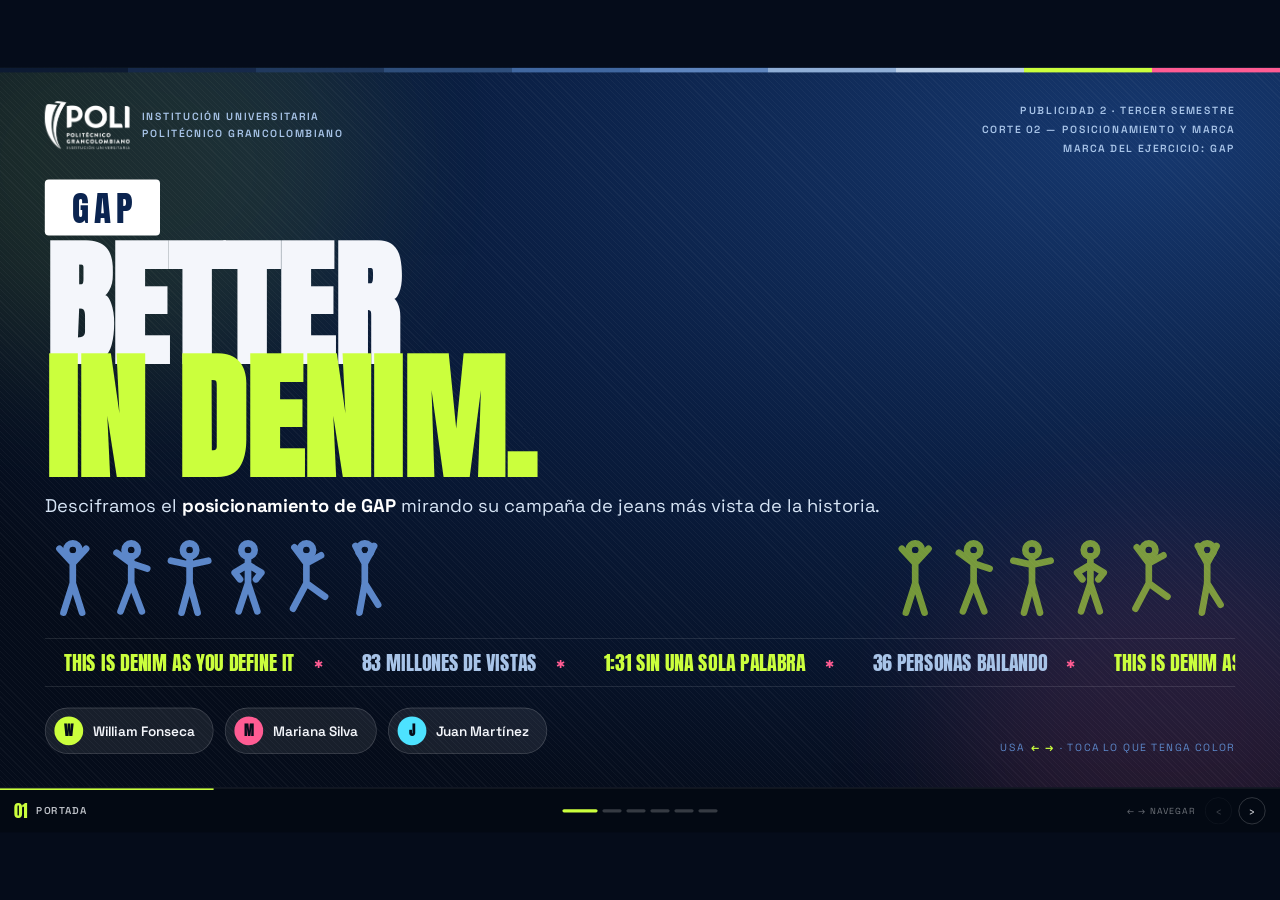
==== commit 2e8aa27b: "Se ve igual en cualquier pantalla, y cinco comparaciones en el cierre Toda la aplicacion pasa a ser " ====
--- a/index.html
+++ b/index.html
@@ -4,7 +4,7 @@
 <meta charset="UTF-8">
 <meta name="viewport" content="width=device-width, initial-scale=1">
 <title>GAP · Better in Denim — Posicionamiento | Publicidad 2</title>
-<link rel="stylesheet" href="css/style.css">
+<link rel="stylesheet" href="css/style.css?v=6">
 </head>
 <body>
 
@@ -53,6 +53,8 @@
 <symbol id="i-atom" viewBox="0 0 24 24"><circle cx="12" cy="12" r="2.2"/><ellipse cx="12" cy="12" rx="10" ry="4.2"/><ellipse cx="12" cy="12" rx="10" ry="4.2" transform="rotate(60 12 12)"/><ellipse cx="12" cy="12" rx="10" ry="4.2" transform="rotate(120 12 12)"/></symbol>
 </defs></svg>
 
+<div class="fit" id="fit"><div class="stage">
+
 <div class="app">
 <div class="viewport">
 <main class="deck" id="deck">
@@ -158,8 +160,8 @@
   <div class="inner">
     <div class="rv">
       <span class="kicker"><span class="dot">02</span> Los dos videos</span>
-      <h2 class="big" style="font-size:44px;margin:7px 0 4px">De <span class="hl">2003</span> a <span class="hl">2025</span>: la misma idea</h2>
-      <p class="sub" style="font-size:17.5px;max-width:none">Kelis dijo que su canci&oacute;n hablaba de <b>lo que hace que una mujer se distinga de las dem&aacute;s</b>. Veintid&oacute;s a&ntilde;os despu&eacute;s, GAP la usa para decir lo mismo, pero en plural.</p>
+      <h2 class="big" style="font-size:36px;margin:2px 0 2px">De <span class="hl">2003</span> a <span class="hl">2025</span>: la misma idea</h2>
+      <p class="sub" style="font-size:15px;max-width:none">La marca se llama <b>Gap</b> &mdash;&laquo;brecha&raquo;&mdash; por la distancia entre generaciones. Estos dos videos son esa distancia puesta a bailar.</p>
     </div>
 
     <div class="eras rv">
@@ -170,33 +172,28 @@
           <div><b>La canci&oacute;n original</b><i>&laquo;Milkshake&raquo; &middot; Kelis</i></div></header>
 
         <div class="vrow">
-          <div class="vp vp-p">
-            <video preload="metadata" playsinline poster="assets/img/poster-2003.jpg">
-              <source src="assets/video/2003.mp4" type="video/mp4"></video>
+          <div class="vp vp-p" data-src="assets/video/2003.mp4"
+               data-title="&laquo;Milkshake&raquo; &middot; <span class=&quot;hl&quot;>Kelis</span>"
+               data-sub="Video oficial, 2003 &middot; dirigido por Jake Nava">
+            <img src="assets/img/poster-2003.jpg" alt="Kelis, Milkshake">
             <button class="pbtn" type="button" aria-label="Reproducir Milkshake"><svg class="ic"><use href="#i-play"/></svg></button>
+            <span class="vdur">3:14</span>
           </div>
-          <dl class="vmeta">
-            <div><dt>Estreno</dt><dd>25 de agosto de 2003</dd></div>
-            <div><dt>Dura</dt><dd>3:14</dd></div>
-            <div><dt>Dirigi&oacute;</dt><dd>Jake Nava</dd></div>
-            <div><dt>Escenario</dt><dd>Un <i>diner</i>, &laquo;Tasty&rsquo;s Yard&raquo;</dd></div>
-            <div><dt>Logr&oacute;</dt><dd>N&ordm; 3 en Billboard</dd></div>
-          </dl>
-        </div>
-
-        <div class="crew"><span class="crl">Qui&eacute;nes la hicieron</span>
-          <div class="mem m2">
-            <div><span class="av" style="background:#E8A0B4">K</span><div><b>Kelis</b><i>Canta · 24 a&ntilde;os</i></div></div>
-            <div><span class="av" style="background:#D98CA6">P</span><div><b>Pharrell W.</b><i>Produce</i></div></div>
-            <div><span class="av" style="background:#E8A0B4">C</span><div><b>Chad Hugo</b><i>Produce</i></div></div>
-            <div><span class="av" style="background:#D98CA6">N</span><div><b>Nas</b><i>Sale de cocinero</i></div></div>
-          </div>
-        </div>
-
-        <div class="msg"><span class="ml">El mensaje</span>
-          <p>&laquo;Lo m&iacute;o hace que todos volteen &mdash; y si quieres, te ense&ntilde;o.&raquo; <b>Nunca fue sobre una malteada</b>: es sobre lo que una tiene y nadie m&aacute;s.</p></div>
-
-        <button class="more" type="button" data-modal="m-v03">Ver el an&aacute;lisis completo del video <svg class="ic"><use href="#i-arrow"/></svg></button>
+          <div class="msg"><span class="ml">Lo que dice la canci&oacute;n</span>
+            <p>&laquo;Lo m&iacute;o hace que todos volteen &mdash; y si quieres, <b>te ense&ntilde;o</b>.&raquo;</p>
+            <p class="sec">Kelis: <b>nunca fue sobre una malteada</b>. Es sobre lo que una tiene y nadie m&aacute;s.</p></div>
+        </div>
+
+        <span class="crl">Qu&eacute; tiene esta canci&oacute;n que le sirve a GAP</span>
+        <div class="eggs">
+          <div class="egg"><span class="en"><svg class="ic"><use href="#i-chat"/></svg></span><p><b>Afirma, y enseguida ofrece ense&ntilde;ar.</b> Autoestima <b>sin rivalidad</b>: dice &laquo;yo valgo&raquo; sin decir &laquo;t&uacute; no&raquo;.</p></div>
+          <div class="egg"><span class="en"><svg class="ic"><use href="#i-hands"/></svg></span><p><b>El local se llena, no se vac&iacute;a.</b> Mientras ella baila entra m&aacute;s gente. Termina con <b>todos adentro</b>.</p></div>
+          <div class="egg"><span class="en"><svg class="ic"><use href="#i-globe"/></svg></span><p><b>Kelis ya mezclaba tres or&iacute;genes.</b> Harlem: pap&aacute; afroamericano, mam&aacute; <b>china y puertorrique&ntilde;a</b>.</p></div>
+          <div class="egg"><span class="en"><svg class="ic"><use href="#i-star"/></svg></span><p><b>La conoc&iacute;a todo el mundo.</b> <b class="hl">N&ordm; 3</b> en Billboard y top 10 en nueve pa&iacute;ses. No era una canci&oacute;n de nicho.</p></div>
+          <div class="egg"><span class="en"><svg class="ic"><use href="#i-clock"/></svg></span><p><b>La mam&aacute; la bail&oacute;; la hija la oye en TikTok.</b> Una pista, <b>dos generaciones, dos motivos</b>.</p></div>
+        </div>
+
+        <button class="more" type="button" data-modal="m-v03">Ficha t&eacute;cnica <svg class="ic"><use href="#i-arrow"/></svg></button>
       </article>
 
       <!-- ── 2025 ── -->
@@ -205,42 +202,61 @@
           <div><b>El anuncio de GAP</b><i>&laquo;Better in Denim&raquo; &middot; KATSEYE</i></div></header>
 
         <div class="vrow">
-          <div class="vp vp-l">
-            <video preload="metadata" playsinline poster="assets/img/poster-2025.jpg">
-              <source src="assets/video/2025.mp4" type="video/mp4"></video>
+          <div class="vp vp-l" data-src="assets/video/2025.mp4"
+               data-title="&laquo;Better in Denim&raquo; &middot; <span class=&quot;hl&quot;>GAP</span>"
+               data-sub="Campa&ntilde;a de oto&ntilde;o 2025 &middot; dirigida por Bethany Vargas">
+            <img src="assets/img/poster-2025.jpg" alt="GAP, Better in Denim">
             <button class="pbtn" type="button" aria-label="Reproducir Better in Denim"><svg class="ic"><use href="#i-play"/></svg></button>
+            <span class="vdur">1:31</span>
           </div>
-          <dl class="vmeta">
-            <div><dt>Estreno</dt><dd>19 de agosto de 2025</dd></div>
-            <div><dt>Dura</dt><dd>1:31</dd></div>
-            <div><dt>Dirigi&oacute;</dt><dd>Bethany Vargas</dd></div>
-            <div><dt>Coreograf&iacute;a</dt><dd>Robbie Blue</dd></div>
-            <div><dt>Logr&oacute;</dt><dd>400 millones de vistas en 3 d&iacute;as</dd></div>
-          </dl>
-        </div>
-
-        <div class="crew"><span class="crl">Qui&eacute;nes bailan · KATSEYE + 30 bailarines</span>
-          <div class="mem m3">
-            <div><span class="av" style="background:#D9B08C">M</span><div><b>Manon</b><i>Suiza, Italia y Ghana</i></div></div>
-            <div><span class="av" style="background:#C98A6B">L</span><div><b>Lara</b><i>EE.&nbsp;UU. e India</i></div></div>
-            <div><span class="av" style="background:#E0B98F">D</span><div><b>Daniela</b><i>Venezuela y Cuba</i></div></div>
-            <div><span class="av" style="background:#DCA97A">S</span><div><b>Sophia</b><i>Filipinas</i></div></div>
-            <div><span class="av" style="background:#E8C9A0">Mg</span><div><b>Megan</b><i>Haw&aacute;i y Singapur</i></div></div>
-            <div><span class="av" style="background:#F0D6B4">Y</span><div><b>Yoonchae</b><i>Corea del Sur</i></div></div>
-          </div>
-        </div>
-
-        <div class="msg"><span class="ml">El mensaje</span>
-          <p>&laquo;El jean no te define: <b>t&uacute; lo defines</b>.&raquo; Nadie es protagonista: las 36 bailan lo mismo y cada quien lo lleva distinto.</p></div>
-
-        <button class="more" type="button" data-modal="m-v25">Ver el an&aacute;lisis completo del video <svg class="ic"><use href="#i-arrow"/></svg></button>
+          <div class="msg"><span class="ml">Lo que muestra el anuncio</span>
+            <p>&laquo;El jean no te define: <b>t&uacute; lo defines</b>.&raquo;</p>
+            <p class="sec"><b>36 personas</b> bailando lo mismo, cada una llev&aacute;ndolo distinto.</p></div>
+        </div>
+
+        <span class="crl">Qui&eacute;nes bailan: seis pa&iacute;ses en un solo grupo</span>
+        <div class="mem m3">
+          <div><span class="av" style="background:#D9B08C">M</span><div><b>Manon</b><i>Suiza, Italia y Ghana</i></div></div>
+          <div><span class="av" style="background:#C98A6B">L</span><div><b>Lara</b><i>EE.&nbsp;UU. e India</i></div></div>
+          <div><span class="av" style="background:#E0B98F">D</span><div><b>Daniela</b><i>Venezuela y Cuba</i></div></div>
+          <div><span class="av" style="background:#DCA97A">S</span><div><b>Sophia</b><i>Filipinas</i></div></div>
+          <div><span class="av" style="background:#E8C9A0">Mg</span><div><b>Megan</b><i>Haw&aacute;i y Singapur</i></div></div>
+          <div><span class="av" style="background:#F0D6B4">Y</span><div><b>Yoonchae</b><i>Corea del Sur</i></div></div>
+        </div>
+
+        <span class="crl">Lo que el anuncio muestra, y por qu&eacute;</span>
+        <div class="eggs">
+          <div class="egg"><span class="en"><svg class="ic"><use href="#i-group"/></svg></span><p><b>Entran de a pocos hasta formar un c&iacute;rculo.</b> Nadie queda adelante ni atr&aacute;s.</p></div>
+          <div class="egg"><span class="en"><svg class="ic"><use href="#i-body"/></svg></span><p><b>Las seis bailan lo mismo que los otros 30.</b> Ninguna tiene paso propio ni se queda en el centro.</p></div>
+          <div class="egg"><span class="en"><svg class="ic"><use href="#i-mirror"/></svg></span><p><b>El fondo es un cubo blanco vac&iacute;o.</b> Sin nada alrededor, <b>solo te distingue lo que llevas puesto</b>.</p></div>
+          <div class="egg ae"><span class="en"><svg class="ic"><use href="#i-flame"/></svg></span><p><b>Sali&oacute; <b class="hl">27 d&iacute;as</b> despu&eacute;s del anuncio de American Eagle</b>, donde &laquo;<i>great jeans</i>&raquo; sonaba igual que &laquo;<i>great genes</i>&raquo; &mdash;buenos genes&mdash; con una actriz rubia de ojos azules. Son&oacute; a decir que <b>hay razas mejores que otras</b>. GAP contest&oacute; sin nombrar a nadie.</p></div>
+        </div>
+
+        <button class="more" type="button" data-modal="m-v25">Ficha t&eacute;cnica <svg class="ic"><use href="#i-arrow"/></svg></button>
       </article>
     </div>
 
-    <div class="ctx rv">
-      <span class="ic-box"><svg class="ic"><use href="#i-bulb"/></svg></span>
-      <div><b>Y por qu&eacute; apareci&oacute; justo entonces</b>
-        <p>Veintisiete d&iacute;as antes, <b>American Eagle</b> lanz&oacute; &laquo;Sydney Sweeney tiene unos <i>great jeans</i>&raquo;, jugando con que en ingl&eacute;s <i>jeans</i> suena igual que <i>genes</i>. La actriz es rubia y de ojos azules, y a mucha gente el chiste le son&oacute; a <b>eugenesia</b>. GAP contest&oacute; sin nombrar a nadie: seis mujeres de seis or&iacute;genes bailando una canci&oacute;n de una artista negra. <b>Gap dijo que no era una respuesta; casi nadie le crey&oacute;.</b></p></div>
+    <div class="join rv">
+      <div class="jh"><span class="ic-box"><svg class="ic"><use href="#i-bridge"/></svg></span>
+        <b>Lo que las dos piezas comparten</b>
+        <p>La marca no explica la brecha entre generaciones: <b>la pone a bailar</b>.</p></div>
+      <div class="jgrid">
+        <div class="jc"><span class="ji"><svg class="ic"><use href="#i-tag"/></svg></span><b>La misma ropa</b>
+          <div class="jp p"><i>2003</i><span>Tiro bajo, ombligo al aire, denim sobre denim</span></div>
+          <div class="jp l"><i>2025</i><span>Lo mismo, relanzado como novedad</span></div></div>
+        <div class="jc"><span class="ji"><svg class="ic"><use href="#i-hands"/></svg></span><b>La misma estructura</b>
+          <div class="jp p"><i>2003</i><span>El local se va llenando de gente</span></div>
+          <div class="jp l"><i>2025</i><span>Los bailarines se van sumando</span></div></div>
+        <div class="jc"><span class="ji"><svg class="ic"><use href="#i-globe"/></svg></span><b>La misma mezcla</b>
+          <div class="jp p"><i>2003</i><span>Kelis es afro, china y puertorrique&ntilde;a</span></div>
+          <div class="jp l"><i>2025</i><span>Seis pa&iacute;ses y 30 bailarines m&aacute;s</span></div></div>
+        <div class="jc"><span class="ji"><svg class="ic"><use href="#i-heart"/></svg></span><b>Nadie compite con nadie</b>
+          <div class="jp p"><i>2003</i><span>Remata ofreci&eacute;ndole ense&ntilde;ar a la otra</span></div>
+          <div class="jp l"><i>2025</i><span>Las seis bailan lo mismo que los 30</span></div></div>
+        <div class="jc"><span class="ji"><svg class="ic"><use href="#i-chat"/></svg></span><b>El mismo mensaje, otro sujeto</b>
+          <div class="jp p"><i>2003</i><span>Habla de lo que tiene <b>ella</b></span></div>
+          <div class="jp l"><i>2025</i><span>Habla de lo que tienes <b>t&uacute;</b></span></div></div>
+      </div>
     </div>
   </div>
 </section>
@@ -265,7 +281,7 @@
           <div><h3>Atributos</h3><div class="sb">Lo que el producto ES</div></div></div>
         <div class="el g-fab" data-e="tiro"><span class="ib"><svg class="ic"><use href="#i-ruler"/></svg></span><div><b>Jean de tiro bajo</b><i>Dónde queda la pretina respecto a la cadera.</i></div></div>
         <div class="el g-fab" data-e="denim"><span class="ib"><svg class="ic"><use href="#i-fabric"/></svg></span><div><b>Elaborado en denim</b><i>Algodón tejido en sarga y teñido con índigo.</i></div></div>
-        <div class="el g-fab" data-e="colores"><span class="ib"><svg class="ic"><use href="#i-palette"/></svg></span><div><b>Colores fríos y sepias</b><i>Los lavados que salen de fábrica: diez esta temporada.</i></div></div>
+        <div class="el g-fab" data-e="colores"><span class="ib"><svg class="ic"><use href="#i-palette"/></svg></span><div><b>Colores fríos y sepias</b><i>Azules fríos del índigo y caf&eacute;s claros del caqui.</i></div></div>
         <div class="el g-fab" data-e="variedad"><span class="ib"><svg class="ic"><use href="#i-layers"/></svg></span><div><b>Variedad de prendas</b><i>Jean, falda, top, chaleco y caqui en todos los tiros.</i></div></div>
         <div class="el g-fab" data-e="flex"><span class="ib"><svg class="ic"><use href="#i-stretch"/></svg></span><div><b>Flexible y resistente</b><i>Estira cuando te mueves y vuelve a su forma.</i></div></div>
         <div class="el g-fab" data-e="calidad"><span class="ib"><svg class="ic"><use href="#i-check"/></svg></span><div><b>Materiales de calidad</b><i>Algodón de fibra larga e hilo ring-spun.</i></div></div>
@@ -275,22 +291,22 @@
         <div class="col-hd g-tec"><span class="nm">2</span>
           <div><h3>Beneficios</h3><div class="sb">Lo que TÚ ganas</div></div></div>
         <div class="el g-tec" data-e="comodas"><span class="ib"><svg class="ic"><use href="#i-heart"/></svg></span><div><b>Prendas cómodas</b><i>Te olvidas de lo que llevas puesto.</i></div></div>
-        <div class="el g-tec" data-e="combinan"><span class="ib"><svg class="ic"><use href="#i-palette"/></svg></span><div><b>Combinan con todo</b><i>Un solo azul te sirve con casi todo el clóset.</i></div></div>
+        <div class="el g-tec" data-e="combinan"><span class="ib"><svg class="ic"><use href="#i-palette"/></svg></span><div><b>Combinan con todo</b><i>Son tonos neutros: pegan con lo que ya tienes.</i></div></div>
         <div class="el g-tec" data-e="versa"><span class="ib"><svg class="ic"><use href="#i-puzzle"/></svg></span><div><b>Versatilidad</b><i>La misma prenda te sirve de día y de noche.</i></div></div>
         <div class="el g-tec" data-e="nostalgia"><span class="ib"><svg class="ic"><use href="#i-clock"/></svg></span><div><b>Nostalgia de los 2000</b><i>Volver a una época que reconoces y te gustaba.</i></div></div>
-        <div class="el g-tec" data-e="energia"><span class="ib"><svg class="ic"><use href="#i-bolt"/></svg></span><div><b>Vitalidad y energía</b><i>Te la pones y te dan ganas de moverte.</i></div></div>
+        <div class="el g-tec" data-e="energia"><span class="ib"><svg class="ic"><use href="#i-bolt"/></svg></span><div><b>Vitalidad y energía</b><i>Asocia la prenda con moverse, no con estar quieto.</i></div></div>
         <div class="el g-tec" data-e="durabilidad"><span class="ib"><svg class="ic"><use href="#i-shield"/></svg></span><div><b>Durabilidad</b><i>Compras una vez y te dura años.</i></div></div>
       </div>
 
       <div class="col">
         <div class="col-hd g-int"><span class="nm">3</span>
           <div><h3>Creencias y valores</h3><div class="sb">En lo que la marca CREE</div></div></div>
-        <div class="el g-int" data-e="genera"><span class="ib"><svg class="ic"><use href="#i-bridge"/></svg></span><div><b>Uniendo generaciones</b><i>Una canción de 2003 para quienes nacieron después.</i></div></div>
-        <div class="el g-int" data-e="culturas"><span class="ib"><svg class="ic"><use href="#i-globe"/></svg></span><div><b>Uniendo culturas</b><i>Seis orígenes distintos en una sola coreografía.</i></div></div>
+        <div class="el g-int" data-e="genera"><span class="ib"><svg class="ic"><use href="#i-bridge"/></svg></span><div><b>Uniendo generaciones</b><i>Junta a los millennials con la generación Z.</i></div></div>
+        <div class="el g-int" data-e="culturas"><span class="ib"><svg class="ic"><use href="#i-globe"/></svg></span><div><b>Uniendo culturas</b><i>Seis nacionalidades cantando y 30 bailarines más.</i></div></div>
         <div class="el g-int" data-e="losuyo"><span class="ib"><svg class="ic"><use href="#i-spark"/></svg></span><div><b>Cada quien tiene lo suyo</b><i>Nadie es protagonista: las 36 bailan lo mismo.</i></div></div>
         <div class="el g-int" data-e="indiv"><span class="ib"><svg class="ic"><use href="#i-body"/></svg></span><div><b>Individualidad</b><i>La marca celebra que no todos se vean igual.</i></div></div>
         <div class="el g-int" data-e="comolavistes"><span class="ib"><svg class="ic"><use href="#i-mirror"/></svg></span><div><b>No es la prenda: es cómo la vistes</b><i>El mismo jean dice cosas distintas según quién.</i></div></div>
-        <div class="el g-int" data-e="lienzo"><span class="ib"><svg class="ic"><use href="#i-palette"/></svg></span><div><b>El jean como lienzo</b><i>Un soporte en blanco donde dibujas tu estilo.</i></div></div>
+        <div class="el g-int" data-e="lienzo"><span class="ib"><svg class="ic"><use href="#i-palette"/></svg></span><div><b>El jean como lienzo</b><i>El jean no dice nada solo: lo dice quien lo usa.</i></div></div>
       </div>
     </div>
   </div>
@@ -369,54 +385,85 @@
 <div class="scrim" id="scrim"></div>
 
 <!-- Modal dinámico de atributo -->
+<div class="modal vmodal" id="m-play"><div class="panel">
+  <div class="mh"><div><h3 id="pvTitle">Video</h3><p id="pvSub"></p></div>
+    <button class="xbtn">&#10005;</button></div>
+  <div class="mb pvbody"><video id="pvVideo" controls playsinline preload="metadata"></video></div>
+</div></div>
+
 <div class="modal" id="m-v03"><div class="panel">
-  <div class="mh"><div><h3>El video de <span class="hl">2003</span></h3><p>&laquo;Milkshake&raquo; &middot; Kelis &middot; dirigido por Jake Nava</p></div>
+  <div class="mh"><div><h3>Ficha del video de <span class="hl">2003</span></h3><p>&laquo;Milkshake&raquo; &middot; Kelis</p></div>
     <button class="xbtn">&#10005;</button></div>
   <div class="mb">
-    <div class="ef-box"><div class="t g-int"><svg class="ic"><use href="#i-group"/></svg> Qui&eacute;n es Kelis</div>
-      <p>Kelis Rogers, nacida en <b>Harlem, Nueva York</b>, en 1979. Su pap&aacute; era afroamericano, m&uacute;sico de jazz y pastor; su mam&aacute; es <b>china y puertorrique&ntilde;a</b>, dise&ntilde;adora de moda. Cuando sali&oacute; la canci&oacute;n ten&iacute;a 24 a&ntilde;os.</p>
-      <p>Canta <b>R&amp;B</b> &mdash;de <i>rhythm and blues</i>, &laquo;ritmo y blues&raquo;&mdash;: el g&eacute;nero de la m&uacute;sica negra estadounidense del que salieron el soul y buena parte del pop de hoy. Se reconoce por la <b>voz muy melodiosa sobre un ritmo marcado</b>.</p></div>
-    <div class="ef-box"><div class="t g-int"><svg class="ic"><use href="#i-cam"/></svg> Qui&eacute;n lo hizo</div>
-      <p>Dirigi&oacute; <b>Jake Nava</b>, el mismo de &laquo;Crazy in Love&raquo; y &laquo;Single Ladies&raquo; de Beyonc&eacute;. La canci&oacute;n la escribieron y produjeron <b>The Neptunes</b>: Pharrell Williams y Chad Hugo, el d&uacute;o que son&oacute; en toda esa d&eacute;cada.</p></div>
+    <div class="stats">
+      <div class="stat g-int"><b>2003</b><i>25 de agosto</i></div>
+      <div class="stat g-int"><b>3:14</b><i>Duraci&oacute;n</i></div>
+      <div class="stat g-int"><b>N&ordm;&nbsp;3</b><i>Billboard Hot 100</i></div>
+      <div class="stat g-int"><b>Oro</b><i>Certificaci&oacute;n en EE.&nbsp;UU.</i></div>
+    </div>
+    <span class="crl pk">Qui&eacute;nes la hicieron</span>
+    <div class="mem m3 mp">
+      <div><span class="av" style="background:#E8A0B4">K</span><div><b>Kelis</b><i>Canta &middot; 24 a&ntilde;os</i></div></div>
+      <div><span class="av" style="background:#D98CA6">P</span><div><b>Pharrell Williams</b><i>Produce</i></div></div>
+      <div><span class="av" style="background:#E8A0B4">C</span><div><b>Chad Hugo</b><i>Produce</i></div></div>
+      <div><span class="av" style="background:#D98CA6">J</span><div><b>Jake Nava</b><i>Dirige el video</i></div></div>
+      <div><span class="av" style="background:#E8A0B4">N</span><div><b>Nas</b><i>Sale de cocinero</i></div></div>
+    </div>
+    <div class="mcols">
+      <div class="ef-box"><div class="t g-int"><svg class="ic"><use href="#i-group"/></svg> Qui&eacute;n es Kelis</div>
+        <p>Kelis Rogers, de <b>Harlem, Nueva York</b>, 1979. Pap&aacute; afroamericano, m&uacute;sico de jazz; mam&aacute; <b>china y puertorrique&ntilde;a</b>, dise&ntilde;adora de moda.</p></div>
+      <div class="ef-box"><div class="t g-int"><svg class="ic"><use href="#i-music"/></svg> Qu&eacute; es el R&amp;B</div>
+        <p>De <i>rhythm and blues</i>, &laquo;ritmo y blues&raquo;: la m&uacute;sica negra estadounidense de la que salieron el soul y buena parte del pop. <b>Voz melodiosa sobre ritmo marcado</b>.</p></div>
+    </div>
     <div class="ef-box"><div class="t g-int"><svg class="ic"><use href="#i-eye"/></svg> Qu&eacute; pasa en pantalla</div>
-      <p>Todo ocurre en un <i>diner</i> &mdash;una cafeter&iacute;a de carretera&mdash; llamado &laquo;Tasty&rsquo;s Yard&raquo;. Kelis baila entre las mesas, el rapero <b>Nas</b> aparece de cocinero repartiendo malteadas, y al final la m&aacute;quina se desborda y salpica a todo el mundo mientras el local <b>se va llenando de gente</b>.</p></div>
-    <div class="ef-box"><div class="t g-int"><svg class="ic"><use href="#i-key"/></svg> Lo que dice por debajo</div>
-      <p>La malteada es una met&aacute;fora de <b>lo que ella tiene y nadie m&aacute;s</b>. Pero la frase no se queda en presumir: <b>remata ofreci&eacute;ndole ense&ntilde;ar a la otra</b>. Psicol&oacute;gicamente es una afirmaci&oacute;n de valor propio <b>que no excluye a nadie</b>: orgullo con la puerta abierta.</p>
-      <p>Por eso el local se llena en vez de vaciarse. Y por eso GAP pod&iacute;a usarla 22 a&ntilde;os despu&eacute;s sin cambiarle una letra: <b>ya dec&iacute;a lo que la marca quer&iacute;a decir</b>.</p></div>
-    <div class="ef-box"><div class="t g-int"><svg class="ic"><use href="#i-star"/></svg> Qu&eacute; logr&oacute;</div>
-      <p><b>N&ordm; 3 en el Billboard Hot 100</b>, el mayor &eacute;xito de Kelis. N&ordm; 1 en Irlanda y top 10 en ocho pa&iacute;ses m&aacute;s. Disco de oro en Estados Unidos.</p></div>
-  </div>
-  <div class="mf"><span>An&aacute;lisis de la pieza &middot; 2003</span><span>Esc para cerrar</span></div>
+      <p>Un <i>diner</i> &mdash;cafeter&iacute;a de carretera&mdash; llamado &laquo;Tasty&rsquo;s Yard&raquo;. Kelis baila entre las mesas, <b>Nas</b> reparte malteadas de cocinero, y al final la m&aacute;quina se desborda y salpica a todos.</p></div>
+  </div>
+  <div class="mf"><span>Ficha t&eacute;cnica &middot; 2003</span><span>Esc para cerrar</span></div>
 </div></div>
 
 <div class="modal" id="m-v25"><div class="panel">
-  <div class="mh"><div><h3>El video de <span class="hl">2025</span></h3><p>&laquo;Better in Denim&raquo; &middot; GAP con KATSEYE</p></div>
+  <div class="mh"><div><h3>Ficha del video de <span class="hl">2025</span></h3><p>&laquo;Better in Denim&raquo; &middot; GAP con KATSEYE</p></div>
     <button class="xbtn">&#10005;</button></div>
   <div class="mb">
-    <div class="ef-box"><div class="t g-fab"><svg class="ic"><use href="#i-cam"/></svg> Qui&eacute;n lo hizo</div>
-      <p>Dirigi&oacute; <b>Bethany Vargas</b>, con fotograf&iacute;a de <b>Bjorn Iooss</b> y coreograf&iacute;a de <b>Robbie Blue</b>, conocido por montar n&uacute;meros en el escenario de los Grammy. Gap lo contrat&oacute; <b>meses antes</b> de rodar, porque quer&iacute;a que la pieza fuera, ante todo, baile.</p></div>
-    <div class="ef-box"><div class="t g-fab"><svg class="ic"><use href="#i-group"/></svg> Por qu&eacute; bailan as&iacute;</div>
-      <p>Robbie Blue mezcl&oacute; <b>tres estilos de baile distintos</b> en una sola coreograf&iacute;a, y escogi&oacute; a prop&oacute;sito bailarines de or&iacute;genes diferentes. No entran todos de una: <b>entran por capas</b>, empiezan pocos y se van sumando. Esa es la met&aacute;fora de juntarse.</p>
-      <p>En un momento se ordenan en <b>c&iacute;rculo</b>, que es la figura de la comunidad: nadie queda adelante ni atr&aacute;s. Y <b>nadie es el protagonista</b>: las seis de KATSEYE bailan exactamente lo mismo que las otras treinta.</p></div>
-    <div class="ef-box"><div class="t g-fab"><svg class="ic"><use href="#i-hands"/></svg> Qui&eacute;nes aparecen</div>
-      <p><b>36 personas</b>: las seis de KATSEYE m&aacute;s <b>30 bailarines</b>, de cuerpos, edades y or&iacute;genes distintos. Lo &uacute;nico que comparten en pantalla es el denim.</p></div>
+    <div class="stats">
+      <div class="stat g-fab"><b>1:31</b><i>Duraci&oacute;n</i></div>
+      <div class="stat g-fab"><b>36</b><i>Personas bailando</i></div>
+      <div class="stat g-fab"><b>3</b><i>Estilos de baile</i></div>
+      <div class="stat g-fab"><b>400 M</b><i>Vistas en 3 d&iacute;as</i></div>
+    </div>
+    <span class="crl lm">Qui&eacute;nes lo hicieron</span>
+    <div class="mem m3">
+      <div><span class="av" style="background:#CBFF3D">B</span><div><b>Bethany Vargas</b><i>Dirige</i></div></div>
+      <div><span class="av" style="background:#B6E63A">Bj</span><div><b>Bjorn Iooss</b><i>Fotograf&iacute;a</i></div></div>
+      <div><span class="av" style="background:#CBFF3D">R</span><div><b>Robbie Blue</b><i>Coreograf&iacute;a</i></div></div>
+    </div>
+    <div class="mcols">
+      <div class="ef-box"><div class="t g-fab"><svg class="ic"><use href="#i-cam"/></svg> De d&oacute;nde sali&oacute; KATSEYE</div>
+        <p>De <b>&laquo;Pop Star Academy&raquo;</b>, en Netflix: no es ficci&oacute;n, es el <b>documental del concurso</b> donde <b>HYBE</b> &mdash;la de BTS&mdash; y <b>Geffen</b> eligieron seis entre <b>120.000</b>.</p></div>
+      <div class="ef-box"><div class="t g-fab"><svg class="ic"><use href="#i-crown"/></svg> Qu&eacute; han logrado</div>
+        <p><b>Grammy 2026: dos nominaciones, ninguna ganada</b>; s&iacute; cantaron en la ceremonia. <b>Coachella</b> es un festival, no un premio. Y giran por <b>arenas en 10 pa&iacute;ses</b>.</p></div>
+    </div>
     <div class="ef-box"><div class="t g-fab"><svg class="ic"><use href="#i-mirror"/></svg> El escenario</div>
-      <p>Un <b>cubo blanco vac&iacute;o</b>, sin muebles ni decorado. Al no haber nada alrededor, <b>lo &uacute;nico que distingue a una persona de otra es lo que lleva puesto y c&oacute;mo se mueve</b>. La marca no lo explica: lo pone en escena.</p></div>
-    <div class="ef-box"><div class="t g-fab"><svg class="ic"><use href="#i-flame"/></svg> Qu&eacute; logr&oacute;</div>
-      <p><b>400 millones de reproducciones en tres d&iacute;as.</b> La coreograf&iacute;a se volvi&oacute; un reto que la gente copi&oacute; en redes, y la acci&oacute;n de Gap subi&oacute; m&aacute;s del 9 %.</p></div>
-  </div>
-  <div class="mf"><span>An&aacute;lisis de la pieza &middot; 2025</span><span>Esc para cerrar</span></div>
+      <p>Un <b>cubo blanco vac&iacute;o</b>, sin muebles ni decorado. Al no haber nada alrededor, lo &uacute;nico que distingue a una persona de otra es <b>lo que lleva puesto y c&oacute;mo se mueve</b>.</p></div>
+  </div>
+  <div class="mf"><span>Ficha t&eacute;cnica &middot; 2025</span><span>Esc para cerrar</span></div>
 </div></div>
 
-<div class="modal" id="m-el"><div class="panel">
-  <div class="mh"><div><h3 id="elKicker">Elemento</h3><p>Su lugar en el posicionamiento y por qué</p></div>
-    <button class="xbtn">✕</button></div>
+<div class="modal" id="m-el"><div class="panel" id="elPanel">
+  <div class="mh"><div><h3 id="elKicker">Elemento</h3><p id="elSub">Su lugar en el posicionamiento</p></div>
+    <button class="xbtn">&#10005;</button></div>
   <div class="mb" id="elBody"></div>
-  <div class="mf"><span>Posicionamiento · GAP</span><span>Esc para cerrar</span></div>
+  <div class="mf elnav">
+    <button class="nvb" id="elPrev" type="button"><svg class="ic"><use href="#i-arrow"/></svg> Anterior</button>
+    <span class="nvc"><b id="elPos">1</b> / 18 &middot; <i id="elGrupo">Atributos</i></span>
+    <button class="nvb" id="elNext" type="button">Siguiente <svg class="ic"><use href="#i-arrow"/></svg></button>
+  </div>
 </div></div>
 
 </div>
 
-<script src="js/app.js"></script>
+</div></div>
+
+<script src="js/app.js?v=6"></script>
 </body>
 </html>
--- a/css/style.css
+++ b/css/style.css
@@ -25,16 +25,28 @@
 a{color:inherit}
 svg{display:block}
 
+/* ══ El lienzo: 1600 × 956 escalado a cualquier pantalla ══ */
+.fit{position:fixed;top:0;left:0;width:100vw;height:100vh;width:100dvw;height:100dvh;
+  display:flex;align-items:center;justify-content:center;overflow:hidden;background:#050C1A}
+.stage{position:relative;flex:none;width:var(--W);height:calc(var(--H) + var(--navh));
+  transform:scale(var(--k));transform-origin:center center}
+
+/* En un teléfono o tableta en vertical, se gira para que siempre se vea horizontal */
+@media (orientation:portrait) and (pointer:coarse){
+  .fit{width:100vh;height:100vw;width:100dvh;height:100dvw;right:auto;bottom:auto;
+    transform-origin:0 0;transform:rotate(90deg) translate(0,-100vw);
+    transform:rotate(90deg) translate(0,-100dvw)}
+}
+
 /* ══ Estructura ═══════════════════════════════════════════ */
-.app{height:100vh;display:flex;flex-direction:column}
+.app{width:100%;height:100%;display:flex;flex-direction:column}
 .viewport{flex:1;min-height:0;position:relative;overflow:hidden}
 .deck{height:100%;overflow-y:scroll;overflow-x:hidden;scroll-snap-type:y mandatory}
 .deck::-webkit-scrollbar{width:0}
 .slide{position:relative;scroll-snap-align:start;scroll-snap-stop:always;height:100%;width:100%;
   overflow:hidden;display:flex;align-items:center;justify-content:center}
 .slide > .inner{position:relative;z-index:3;flex:none;width:var(--W);height:var(--H);
-  padding:42px 56px;display:flex;flex-direction:column;justify-content:center;
-  transform:scale(var(--k));transform-origin:center center}
+  padding:42px 56px;display:flex;flex-direction:column;justify-content:center}
 
 .bg-a{background:radial-gradient(120% 90% at 10% 0%,#14336B 0%,#0B2450 45%,#061224 100%)}
 .bg-b{background:radial-gradient(110% 100% at 90% 10%,#16386F 0%,#0A1E42 50%,#050C1A 100%)}
@@ -279,13 +291,13 @@
 .nav-c button:disabled{opacity:.25;cursor:default}
 
 /* ══ Modales ══════════════════════════════════════════════ */
-.mroot{position:fixed;inset:0;z-index:200;pointer-events:none}
+.mroot{position:absolute;inset:0;z-index:200;pointer-events:none}
 .scrim{position:absolute;inset:0;background:rgba(3,9,19,.88);backdrop-filter:blur(8px);opacity:0;transition:opacity .3s}
 .scrim.on{opacity:1;pointer-events:auto}
 .modal{position:absolute;inset:0;display:flex;align-items:center;justify-content:center;padding:26px;
   opacity:0;visibility:hidden;transition:opacity .3s,visibility .3s}
 .modal.on{opacity:1;visibility:visible;pointer-events:auto}
-.modal .panel{position:relative;width:min(1180px,94vw);max-height:min(800px,90vh);border-radius:24px;
+.modal .panel{position:relative;flex:none;width:1180px;max-height:820px;border-radius:24px;
   overflow:hidden;background:radial-gradient(120% 90% at 10% 0%,#153873 0%,#0A1E42 55%,#061224 100%);
   border:1px solid rgba(255,255,255,.14);display:flex;flex-direction:column;
   box-shadow:0 60px 140px -50px #000;transform:translateY(24px) scale(.97);opacity:0;
@@ -295,7 +307,7 @@
   background:linear-gradient(90deg,#16294A,#2E4E7B,#5E85BE,#BCD0E8,#CBFF3D,#FF5C93)}
 .modal .mh{flex:none;display:flex;justify-content:space-between;align-items:center;gap:22px;padding:26px 32px 16px}
 .modal .mh h3{font-family:var(--ff-d);font-size:40px;line-height:1;text-transform:uppercase}
-.modal .mh h3 .hl{color:var(--lime)}
+.modal .mh h3 .hl{color:var(--gc,var(--lime))}
 .modal .mh p{font-size:16px;color:var(--wash);margin-top:8px}
 .xbtn{flex:none;width:42px;height:42px;border-radius:50%;background:transparent;
   border:1px solid rgba(255,255,255,.26);color:#fff;font-size:18px;display:grid;place-items:center;transition:.2s}
@@ -636,8 +648,8 @@
 @keyframes blink{50%{opacity:0}}
 
 /* Lámina de los dos videos — 2003 a la izquierda, 2025 a la derecha */
-.eras{display:grid;grid-template-columns:1fr 1fr;gap:26px;max-width:1360px;margin:10px auto 0;align-items:start}
-.era{border-radius:22px;padding:14px 16px 15px;border:2px solid;background:rgba(255,255,255,.035);
+.eras{display:grid;grid-template-columns:1fr 1fr;gap:26px;max-width:none;margin:5px 0 0;align-items:stretch}
+.era{display:flex;flex-direction:column;border-radius:20px;padding:10px 13px 10px;border:2px solid;background:rgba(255,255,255,.035);
   opacity:0;transform:translateY(16px)}
 .on .era{opacity:1;transform:none;transition:opacity .6s cubic-bezier(.2,1,.3,1),transform .6s cubic-bezier(.2,1,.3,1)}
 .on .era:nth-child(1){transition-delay:.20s}
@@ -645,7 +657,7 @@
 .e-pink{border-color:rgba(255,92,147,.55);box-shadow:0 22px 60px -34px rgba(255,92,147,.85)}
 .e-lime{border-color:rgba(203,255,61,.5);box-shadow:0 22px 60px -34px rgba(203,255,61,.7)}
 
-.era-hd{display:flex;align-items:center;gap:13px;margin-bottom:12px}
+.era-hd{display:flex;align-items:center;gap:12px;margin-bottom:10px}
 .era-hd .yr{font-family:var(--ff-d);font-size:30px;line-height:1;padding:8px 13px 6px;border-radius:12px;letter-spacing:.02em}
 .e-pink .era-hd .yr{background:var(--pink);color:#2A0512}
 .e-lime .era-hd .yr{background:var(--lime);color:var(--ink)}
@@ -653,14 +665,15 @@
 .era-hd i{font-style:normal;display:block;font-size:14.5px;opacity:.76;margin-top:2px}
 
 /* el video a la izquierda y su ficha tecnica a la derecha, en el mismo cuadro */
-.vrow{display:grid;grid-template-columns:358px 1fr;gap:16px;align-items:start;margin-bottom:11px}
+.vrow{display:grid;grid-template-columns:204px 1fr;gap:11px;align-items:stretch;margin-bottom:11px}
 .vp{position:relative;aspect-ratio:16/9;border-radius:13px;overflow:hidden;background:#000;
   border:1px solid rgba(255,255,255,.16);box-shadow:0 16px 40px -26px #000}
-.vp video{display:block;width:100%;height:100%;object-fit:cover}
+.vp img{display:block;width:100%;height:100%;object-fit:cover}
+.vp{cursor:pointer}
 .vp::after{content:'';position:absolute;inset:0;pointer-events:none;transition:opacity .35s;
   background:linear-gradient(180deg,rgba(5,12,26,.12),rgba(5,12,26,.46))}
 .vp.playing::after{opacity:0}
-.vp .pbtn{position:absolute;inset:0;margin:auto;width:64px;height:64px;border-radius:50%;border:0;padding:0;
+.vp .pbtn{position:absolute;inset:0;margin:auto;width:48px;height:48px;border-radius:50%;border:0;padding:0;
   display:grid;place-items:center;cursor:pointer;font-size:22px;
   transition:transform .25s cubic-bezier(.2,1,.3,1)}
 .vp .pbtn .ic{fill:currentColor;stroke:none;margin-left:3px}
@@ -677,31 +690,44 @@
 .vmeta dd{margin:0;font-size:13.5px;line-height:1.24;color:#fff}
 .vmeta dd i{font-style:italic;opacity:.85}
 
-.crew{margin-bottom:10px}
+.crl{margin-top:2px}
+.eggs{display:flex;flex-direction:column;gap:4px;margin-bottom:7px;flex:1;justify-content:space-between}
+.egg{display:flex;gap:8px;padding:4px 9px;border-radius:12px;
+  background:rgba(255,255,255,.045);border:1px solid rgba(255,255,255,.1)}
+.egg .en{flex:none;width:24px;height:24px;border-radius:8px;display:grid;place-items:center;
+  font-size:14px;margin-top:1px}
+.egg .en .ic{font-size:14px}
+.e-pink .egg .en{background:var(--pink);color:#2A0512}
+.e-lime .egg .en{background:var(--lime);color:var(--ink)}
+.egg p{font-size:11px;line-height:1.3;opacity:.86}
+.egg p b{color:#fff}
+.egg.ae{background:rgba(77,226,255,.09);border-color:rgba(77,226,255,.28)}
+.mem{margin-bottom:9px}
 .crl,.ml{display:block;font-size:10.5px;letter-spacing:.14em;text-transform:uppercase;font-weight:800;
   margin-bottom:7px;opacity:.7}
 .e-pink .crl,.e-pink .ml{color:var(--pink)}
 .e-lime .crl,.e-lime .ml{color:var(--lime)}
 
-.mem{display:grid;gap:7px}
+.mem{display:grid;gap:6px}
 .mem.m2{grid-template-columns:repeat(2,1fr)}
 .mem.m3{grid-template-columns:repeat(3,1fr)}
-.mem > div{display:flex;align-items:center;gap:8px;padding:5px 8px;border-radius:12px;
+.mem > div{display:flex;align-items:center;gap:7px;padding:3px 7px;border-radius:12px;
   background:rgba(255,255,255,.055);border:1px solid rgba(255,255,255,.13)}
 .e-lime .mem > div{background:rgba(203,255,61,.07);border-color:rgba(203,255,61,.2)}
 .e-pink .mem > div{background:rgba(255,92,147,.08);border-color:rgba(255,92,147,.22)}
-.mem .av{flex:none;width:28px;height:28px;border-radius:50%;display:grid;place-items:center;
+.mem .av{flex:none;width:25px;height:25px;border-radius:50%;display:grid;place-items:center;
   font-family:var(--ff-d);font-size:13px;color:#1A1208}
-.mem b{font-size:13.5px;color:#fff;display:block;line-height:1.1}
-.mem i{font-style:normal;font-size:11px;opacity:.76;display:block;margin-top:2px;line-height:1.2}
-
-.msg{padding:10px 13px;border-radius:14px;margin-bottom:10px;
+.mem b{font-size:12.5px;color:#fff;display:block;line-height:1.1}
+.mem i{font-style:normal;font-size:10.5px;opacity:.76;display:block;margin-top:2px;line-height:1.2}
+
+.msg{padding:9px 13px;border-radius:14px;display:flex;flex-direction:column;justify-content:center;
   background:rgba(255,255,255,.05);border:1px solid rgba(255,255,255,.12)}
 .msg .ml{margin-bottom:5px}
-.msg p{font-size:14.5px;line-height:1.34;opacity:.92}
+.msg p{font-size:14.5px;line-height:1.31;opacity:.95;color:#fff}
+.msg p.sec{font-size:13.5px;opacity:.78;margin-top:7px;color:inherit}
 
 .more{display:flex;align-items:center;justify-content:center;gap:9px;width:100%;
-  padding:9px 14px;border-radius:12px;cursor:pointer;font:inherit;font-size:13.5px;font-weight:700;
+  padding:7px 14px;border-radius:12px;cursor:pointer;font:inherit;font-size:13.5px;font-weight:700;
   letter-spacing:.02em;background:transparent;transition:background .22s,transform .22s}
 .more .ic{font-size:15px}
 .e-pink .more{border:1.5px dashed rgba(255,92,147,.5);color:var(--pink)}
@@ -709,11 +735,86 @@
 .e-pink .more:hover{background:rgba(255,92,147,.12)}
 .e-lime .more:hover{background:rgba(203,255,61,.1)}
 
-.ctx{display:flex;align-items:flex-start;gap:15px;padding:13px 18px;border-radius:17px;margin-top:11px;
+.zz-unused{display:flex;align-items:flex-start;gap:12px;padding:8px 15px;border-radius:14px;margin-top:6px;
   background:linear-gradient(100deg,rgba(77,226,255,.14),rgba(77,226,255,.03));
   border:1px solid rgba(77,226,255,.3)}
-.ctx .ic-box{flex:none;background:var(--cyan);color:#04202A;width:38px;height:38px;border-radius:12px;
+.ctx .ic-box{flex:none;background:var(--cyan);color:#04202A;width:34px;height:34px;border-radius:12px;
   display:grid;place-items:center;font-size:20px}
-.ctx > div > b{display:block;font-size:15px;color:#fff;margin-bottom:3px}
+.ctx > div > b{display:block;font-size:14.5px;color:#fff;margin-bottom:2px}
 .ctx p b{color:#fff}
-.ctx p{font-size:14px;line-height:1.36;opacity:.9}
+.ctx p{font-size:13.5px;line-height:1.34;opacity:.9}
+
+
+/* ── Lámina 3: carátula, duración y banda de cierre ─────── */
+.vp .vdur{position:absolute;right:7px;bottom:7px;z-index:3;padding:2px 7px;border-radius:6px;
+  background:rgba(5,12,26,.78);font-size:11px;font-weight:700;letter-spacing:.04em;color:#fff}
+.crl.pk{color:var(--pink)}.crl.lm{color:var(--lime)}
+
+.join{margin-top:7px;padding:8px 15px 9px;border-radius:15px;
+  background:linear-gradient(100deg,rgba(77,226,255,.13),rgba(77,226,255,.03));
+  border:1px solid rgba(77,226,255,.28)}
+.join .jh{display:flex;align-items:center;gap:11px;margin-bottom:6px}
+.join .ic-box{flex:none;background:var(--cyan);color:#04202A;width:29px;height:29px;border-radius:10px;
+  display:grid;place-items:center;font-size:18px}
+.join .jh b{flex:none;font-size:14.5px;color:#fff}
+.join .jh p{font-size:12.5px;opacity:.82;padding-left:12px;border-left:1px solid rgba(255,255,255,.2)}
+.jgrid{display:grid;grid-template-columns:repeat(5,1fr);gap:8px}
+.jc{padding:7px 9px;border-radius:12px;background:rgba(255,255,255,.05);
+  border:1px solid rgba(255,255,255,.12);position:relative}
+.jc .ji{position:absolute;right:8px;top:7px;font-size:13px;color:var(--cyan);opacity:.55}
+.jc > b{display:block;font-size:11.5px;line-height:1.18;color:#fff;margin-bottom:4px;padding-right:18px;min-height:2.36em}
+.jp{display:flex;align-items:baseline;gap:7px;font-size:10.5px;line-height:1.24;padding:1px 0}
+.jp + .jp{border-top:1px solid rgba(255,255,255,.09);padding-top:4px;margin-top:3px}
+.jp i{flex:none;font-style:normal;font-family:var(--ff-d);font-size:11px;letter-spacing:.03em;
+  padding:1px 6px;border-radius:5px}
+.jp.p i{background:var(--pink);color:#2A0512}
+.jp.l i{background:var(--lime);color:var(--ink)}
+.jp span{opacity:.88}
+
+/* ── Modal del reproductor ────────────────────── */
+.vmodal .panel{width:1020px}
+.vmodal .pvbody{padding:0;background:#000;border-radius:0 0 18px 18px;overflow:hidden}
+.vmodal video{display:block;width:100%;aspect-ratio:16/9;background:#000}
+
+/* ── Fichas: tira de cifras y dos columnas ─────────── */
+.stats{display:grid;grid-template-columns:repeat(4,1fr);gap:9px;margin-bottom:14px}
+.stat{padding:10px 12px;border-radius:13px;background:rgba(255,255,255,.055);
+  border:1px solid rgba(255,255,255,.13);text-align:center}
+.stat b{display:block;font-family:var(--ff-d);font-size:29px;line-height:1;color:currentColor}
+.stat i{display:block;font-style:normal;font-size:11px;letter-spacing:.06em;text-transform:uppercase;
+  margin-top:5px;opacity:.7;color:#fff}
+.mcols{display:grid;grid-template-columns:1fr 1fr;gap:11px;margin-bottom:11px}
+.mcols .ef-box{margin-bottom:0}
+.mem.mp > div{background:rgba(255,92,147,.08);border-color:rgba(255,92,147,.22)}
+.mb .mem{margin-bottom:14px}
+.mb .crl{margin-bottom:8px}
+
+
+/* ── Ficha de elemento: el color manda según el grupo ──── */
+#elPanel{--gc:var(--lime)}
+#elPanel.k-atr{--gc:var(--lime)}
+#elPanel.k-ben{--gc:var(--cyan)}
+#elPanel.k-cre{--gc:var(--pink)}
+#elPanel .mh{border-bottom:2px solid var(--gc)}
+#elPanel .ef-head .ring{background:var(--gc);color:var(--ink);border-color:transparent}
+#elPanel.k-cre .ef-head .ring{color:#2A0512}
+#elPanel .ef-head .bdg{background:var(--gc);color:var(--ink)}
+#elPanel.k-cre .ef-head .bdg{color:#2A0512}
+#elPanel .ef-box{border-left:3px solid var(--gc)}
+#elPanel .ef-box .t{color:var(--gc)}
+#elPanel .lede{font-size:15px;opacity:.8;margin-top:6px;line-height:1.3}
+
+.elnav{display:flex;align-items:center;justify-content:space-between;gap:14px}
+.nvb{display:inline-flex;align-items:center;gap:8px;padding:7px 15px;border-radius:40px;cursor:pointer;
+  font:inherit;font-size:13px;font-weight:700;letter-spacing:.03em;color:var(--gc);
+  background:transparent;border:1.5px solid var(--gc);transition:background .2s,transform .2s}
+.nvb:hover{background:color-mix(in srgb,var(--gc) 16%,transparent);transform:translateY(-1px)}
+.nvb .ic{font-size:15px}
+#elPrev .ic{transform:rotate(180deg)}
+.nvc{font-size:12.5px;letter-spacing:.08em;text-transform:uppercase;opacity:.75}
+.nvc b{font-family:var(--ff-d);font-size:16px;color:var(--gc);letter-spacing:0}
+.nvc i{font-style:normal;color:var(--gc)}
+
+#elBody.swap{animation:elIn .34s cubic-bezier(.2,1,.3,1)}
+@keyframes elIn{from{opacity:0;transform:translateY(10px)}to{opacity:1;transform:none}}
+#elPanel .ladder .lv{transition:background .3s,border-color .3s,opacity .3s}
